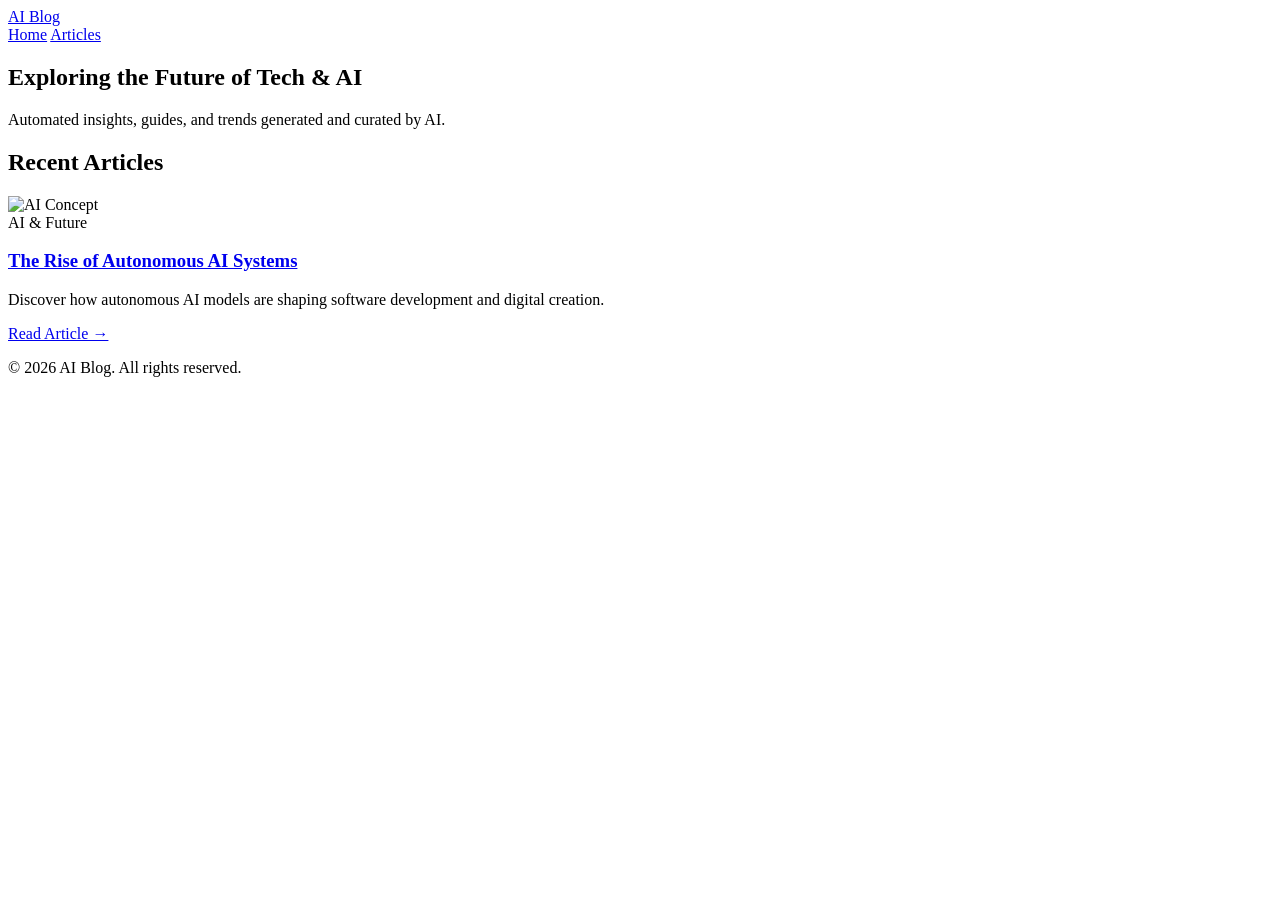
==== Index.html @ 78357d0e "Add initial HTML structure for AI Blog" ====
<!DOCTYPE html>
<html lang="en">
<head>
  <meta charset="UTF-8">
  <meta name="viewport" content="width=device-width, initial-scale=1.0">
  <title>AI Insights & Tech Blog</title>
  <link rel="stylesheet" href="style.css">
</head>
<body>

  <header>
    <div class="container nav-container">
      <a href="index.html" class="logo">AI Blog</a>
      <nav>
        <a href="index.html">Home</a>
        <a href="#posts">Articles</a>
      </nav>
    </div>
  </header>

  <section class="hero">
    <div class="container">
      <h1>Exploring the Future of Tech & AI</h1>
      <p>Automated insights, guides, and trends generated and curated by AI.</p>
    </div>
  </section>

  <main class="container" id="posts">
    <h2>Recent Articles</h2>
    <div class="posts-grid">
      
      <!-- Sample Article Card -->
      <article class="card">
        <img src="https://images.unsplash.com/photo-1618005182384-a83a8bd57fbe?auto=format&fit=crop&w=600&q=80" alt="AI Concept">
        <div class="card-content">
          <span class="tag">AI & Future</span>
          <h3><a href="first-post.html">The Rise of Autonomous AI Systems</a></h3>
          <p>Discover how autonomous AI models are shaping software development and digital creation.</p>
          <a href="first-post.html" class="read-more">Read Article →</a>
        </div>
      </article>

    </div>
  </main>

  <footer>
    <div class="container">
      <p>&copy; 2026 AI Blog. All rights reserved.</p>
    </div>
  </footer>

</body>
</html>
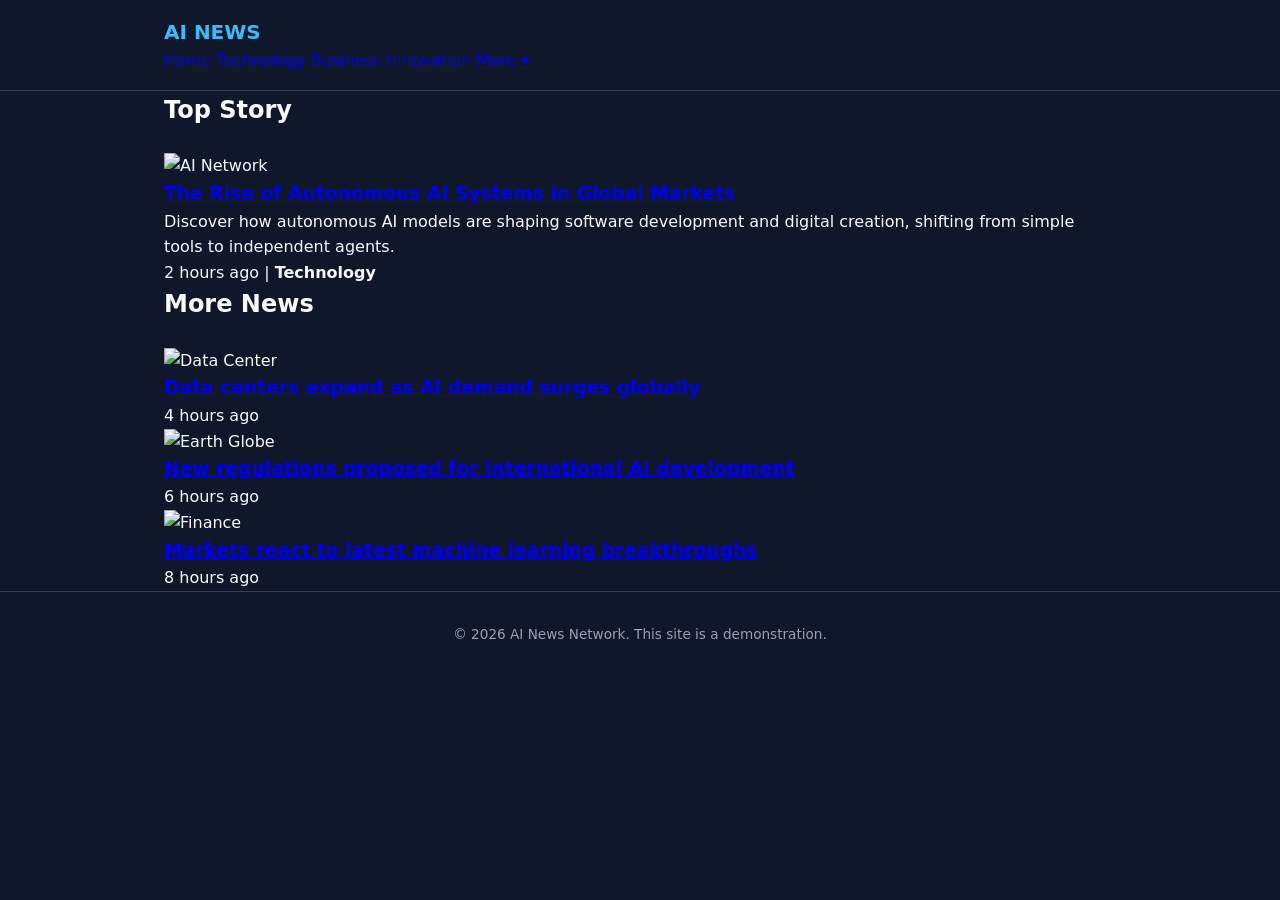
==== commit 5bd89296: "Update title and structure for AI News site" ====
--- a/Index.html
+++ b/Index.html
@@ -3,49 +3,77 @@
 <head>
   <meta charset="UTF-8">
   <meta name="viewport" content="width=device-width, initial-scale=1.0">
-  <title>AI Insights & Tech Blog</title>
+  <title>AI News - Top Stories & Analysis</title>
   <link rel="stylesheet" href="style.css">
 </head>
 <body>
 
+  <!-- Top Navigation -->
   <header>
-    <div class="container nav-container">
-      <a href="index.html" class="logo">AI Blog</a>
-      <nav>
-        <a href="index.html">Home</a>
-        <a href="#posts">Articles</a>
-      </nav>
+    <div class="top-bar">
+      <div class="container">
+        <a href="index.html" class="logo">
+          <span>AI</span> NEWS
+        </a>
+        <div class="nav-links">
+          <a href="#">Home</a>
+          <a href="#">Technology</a>
+          <a href="#">Business</a>
+          <a href="#">Innovation</a>
+          <a href="#">More ▾</a>
+        </div>
+      </div>
     </div>
   </header>
 
-  <section class="hero">
-    <div class="container">
-      <h1>Exploring the Future of Tech & AI</h1>
-      <p>Automated insights, guides, and trends generated and curated by AI.</p>
-    </div>
-  </section>
-
-  <main class="container" id="posts">
-    <h2>Recent Articles</h2>
-    <div class="posts-grid">
-      
-      <!-- Sample Article Card -->
-      <article class="card">
-        <img src="https://images.unsplash.com/photo-1618005182384-a83a8bd57fbe?auto=format&fit=crop&w=600&q=80" alt="AI Concept">
-        <div class="card-content">
-          <span class="tag">AI & Future</span>
-          <h3><a href="first-post.html">The Rise of Autonomous AI Systems</a></h3>
-          <p>Discover how autonomous AI models are shaping software development and digital creation.</p>
-          <a href="first-post.html" class="read-more">Read Article →</a>
+  <main class="container">
+    
+    <!-- Top Story Section -->
+    <section class="top-story">
+      <h2>Top Story</h2>
+      <article class="featured-article">
+        <div class="featured-img">
+          <img src="https://images.unsplash.com/photo-1618005182384-a83a8bd57fbe?auto=format&fit=crop&w=1200&q=80" alt="AI Network">
+        </div>
+        <div class="featured-content">
+          <h1><a href="first-post.html">The Rise of Autonomous AI Systems in Global Markets</a></h1>
+          <p>Discover how autonomous AI models are shaping software development and digital creation, shifting from simple tools to independent agents.</p>
+          <span class="timestamp">2 hours ago | <strong>Technology</strong></span>
         </div>
       </article>
+    </section>
 
-    </div>
+    <!-- More News Grid -->
+    <section class="more-news">
+      <h2>More News</h2>
+      <div class="news-grid">
+        
+        <article class="news-item">
+          <img src="https://images.unsplash.com/photo-1551288049-bebda4e38f71?auto=format&fit=crop&w=500&q=80" alt="Data Center">
+          <h3><a href="#">Data centers expand as AI demand surges globally</a></h3>
+          <span class="timestamp">4 hours ago</span>
+        </article>
+
+        <article class="news-item">
+          <img src="https://images.unsplash.com/photo-1451187580459-43490279c0fa?auto=format&fit=crop&w=500&q=80" alt="Earth Globe">
+          <h3><a href="#">New regulations proposed for international AI development</a></h3>
+          <span class="timestamp">6 hours ago</span>
+        </article>
+
+        <article class="news-item">
+          <img src="https://images.unsplash.com/photo-1526304640581-d334cdbbf45e?auto=format&fit=crop&w=500&q=80" alt="Finance">
+          <h3><a href="#">Markets react to latest machine learning breakthroughs</a></h3>
+          <span class="timestamp">8 hours ago</span>
+        </article>
+
+      </div>
+    </section>
+
   </main>
 
   <footer>
     <div class="container">
-      <p>&copy; 2026 AI Blog. All rights reserved.</p>
+      <p>&copy; 2026 AI News Network. This site is a demonstration.</p>
     </div>
   </footer>
 
--- a/style.css
+++ b/style.css
@@ -0,0 +1,146 @@
+:root {
+  --bg-color: #0f172a;
+  --card-bg: #1e293b;
+  --text-main: #f8fafc;
+  --text-muted: #94a3b8;
+  --accent: #38bdf8;
+}
+
+* {
+  box-sizing: border-box;
+  margin: 0;
+  padding: 0;
+  font-family: system-ui, -apple-system, sans-serif;
+}
+
+body {
+  background-color: var(--bg-color);
+  color: var(--text-main);
+  line-height: 1.6;
+}
+
+.container {
+  max-width: 1000px;
+  margin: 0 auto;
+  padding: 0 1.5rem;
+}
+
+/* Header */
+header {
+  border-bottom: 1px solid #334155;
+  padding: 1rem 0;
+}
+
+.nav-container {
+  display: flex;
+  justify-content: space-between;
+  align-items: center;
+}
+
+.logo {
+  font-size: 1.25rem;
+  font-weight: bold;
+  color: var(--accent);
+  text-decoration: none;
+}
+
+nav a {
+  color: var(--text-muted);
+  text-decoration: none;
+  margin-left: 1.5rem;
+  transition: color 0.2s;
+}
+
+nav a:hover {
+  color: var(--accent);
+}
+
+/* Hero Section */
+.hero {
+  padding: 4rem 0;
+  text-align: center;
+  background: linear-gradient(180deg, #1e293b 0%, #0f172a 100%);
+}
+
+.hero h1 {
+  font-size: 2.5rem;
+  margin-bottom: 0.75rem;
+}
+
+.hero p {
+  color: var(--text-muted);
+  font-size: 1.1rem;
+}
+
+/* Articles */
+main {
+  padding: 3rem 0;
+}
+
+main h2 {
+  margin-bottom: 1.5rem;
+}
+
+.posts-grid {
+  display: grid;
+  grid-template-columns: repeat(auto-fit, minmax(300px, 1fr));
+  gap: 1.5rem;
+}
+
+.card {
+  background-color: var(--card-bg);
+  border-radius: 8px;
+  overflow: hidden;
+  border: 1px solid #334155;
+}
+
+.card img {
+  width: 100%;
+  height: 180px;
+  object-fit: cover;
+}
+
+.card-content {
+  padding: 1.25rem;
+}
+
+.tag {
+  display: inline-block;
+  font-size: 0.75rem;
+  color: var(--accent);
+  text-transform: uppercase;
+  margin-bottom: 0.5rem;
+  font-weight: bold;
+}
+
+.card h3 a {
+  color: var(--text-main);
+  text-decoration: none;
+  font-size: 1.2rem;
+}
+
+.card h3 a:hover {
+  color: var(--accent);
+}
+
+.card p {
+  color: var(--text-muted);
+  font-size: 0.95rem;
+  margin: 0.5rem 0 1rem 0;
+}
+
+.read-more {
+  color: var(--accent);
+  text-decoration: none;
+  font-weight: bold;
+  font-size: 0.9rem;
+}
+
+/* Footer */
+footer {
+  text-align: center;
+  padding: 2rem 0;
+  border-top: 1px solid #334155;
+  color: var(--text-muted);
+  font-size: 0.85rem;
+}
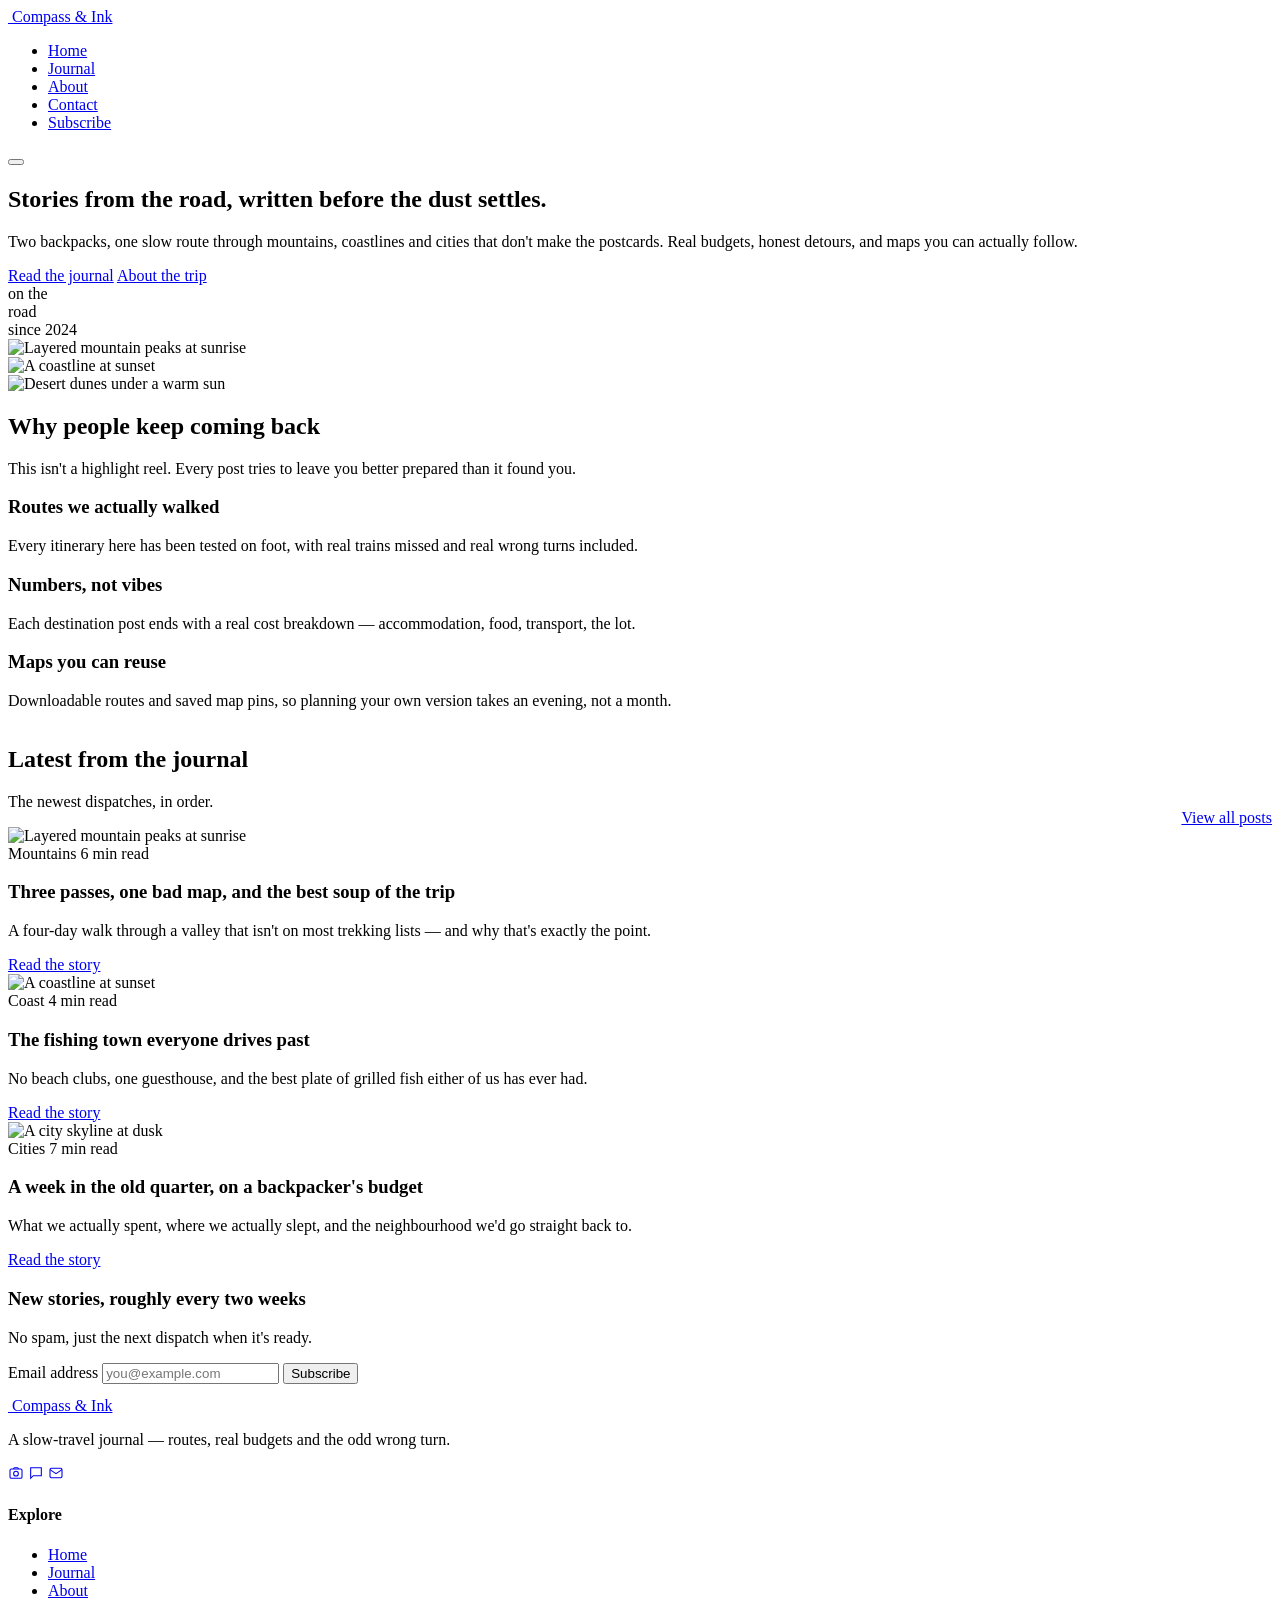
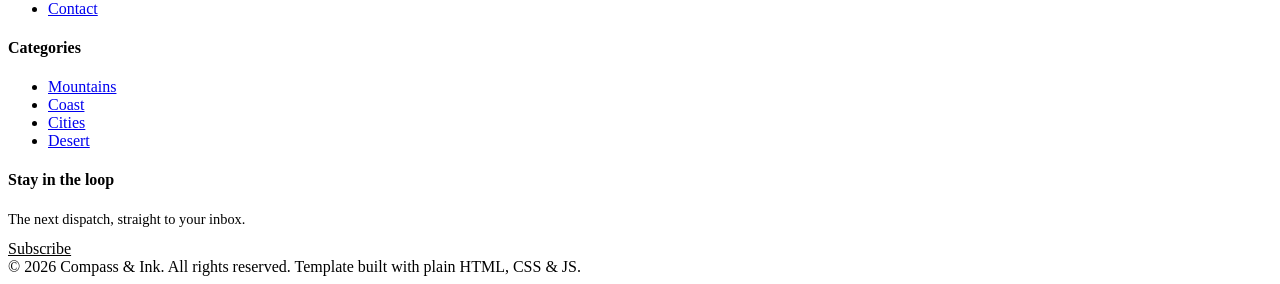
==== commit a05aec50: "Revamp Index.html for Compass & Ink travel journal Updated the HTML structure and content for a trav" ====
--- a/Index.html
+++ b/Index.html
@@ -1,81 +1,232 @@
 <!DOCTYPE html>
 <html lang="en">
 <head>
-  <meta charset="UTF-8">
-  <meta name="viewport" content="width=device-width, initial-scale=1.0">
-  <title>AI News - Top Stories & Analysis</title>
-  <link rel="stylesheet" href="style.css">
+  <meta charset="UTF-8" />
+  <meta name="viewport" content="width=device-width, initial-scale=1.0" />
+  <title>Compass &amp; Ink — A Travel Journal</title>
+  <meta name="description" content="Field notes, routes and honest budgets from a slow trip around the world." />
+  <link rel="icon" type="image/svg+xml" href="assets/images/compass-mark.svg" />
+  <link rel="preconnect" href="https://fonts.googleapis.com" />
+  <link href="https://fonts.googleapis.com/css2?family=Fraunces:ital,wght@0,500;0,600;1,500&family=Work+Sans:wght@400;500;600&display=swap" rel="stylesheet" />
+  <link rel="stylesheet" href="css/style.css" />
 </head>
 <body>
 
-  <!-- Top Navigation -->
-  <header>
-    <div class="top-bar">
-      <div class="container">
-        <a href="index.html" class="logo">
-          <span>AI</span> NEWS
-        </a>
-        <div class="nav-links">
-          <a href="#">Home</a>
-          <a href="#">Technology</a>
-          <a href="#">Business</a>
-          <a href="#">Innovation</a>
-          <a href="#">More ▾</a>
-        </div>
-      </div>
-    </div>
+  <!-- ============ HEADER / NAV ============ -->
+  <header class="site-header">
+    <nav class="nav container">
+      <a href="index.html" class="brand">
+        <img src="assets/images/compass-mark.svg" alt="" />
+        Compass &amp; Ink
+      </a>
+
+      <ul class="nav-links">
+        <li><a href="index.html" aria-current="page">Home</a></li>
+        <li><a href="blog.html">Journal</a></li>
+        <li><a href="about.html">About</a></li>
+        <li><a href="contact.html">Contact</a></li>
+        <li><a href="contact.html" class="btn btn--primary btn--small">Subscribe</a></li>
+      </ul>
+
+      <button class="nav-toggle" aria-label="Toggle menu" aria-expanded="false">
+        <span></span><span></span><span></span>
+      </button>
+    </nav>
   </header>
 
-  <main class="container">
-    
-    <!-- Top Story Section -->
-    <section class="top-story">
-      <h2>Top Story</h2>
-      <article class="featured-article">
-        <div class="featured-img">
-          <img src="https://images.unsplash.com/photo-1618005182384-a83a8bd57fbe?auto=format&fit=crop&w=1200&q=80" alt="AI Network">
-        </div>
-        <div class="featured-content">
-          <h1><a href="first-post.html">The Rise of Autonomous AI Systems in Global Markets</a></h1>
-          <p>Discover how autonomous AI models are shaping software development and digital creation, shifting from simple tools to independent agents.</p>
-          <span class="timestamp">2 hours ago | <strong>Technology</strong></span>
-        </div>
-      </article>
-    </section>
-
-    <!-- More News Grid -->
-    <section class="more-news">
-      <h2>More News</h2>
-      <div class="news-grid">
-        
-        <article class="news-item">
-          <img src="https://images.unsplash.com/photo-1551288049-bebda4e38f71?auto=format&fit=crop&w=500&q=80" alt="Data Center">
-          <h3><a href="#">Data centers expand as AI demand surges globally</a></h3>
-          <span class="timestamp">4 hours ago</span>
-        </article>
-
-        <article class="news-item">
-          <img src="https://images.unsplash.com/photo-1451187580459-43490279c0fa?auto=format&fit=crop&w=500&q=80" alt="Earth Globe">
-          <h3><a href="#">New regulations proposed for international AI development</a></h3>
-          <span class="timestamp">6 hours ago</span>
-        </article>
-
-        <article class="news-item">
-          <img src="https://images.unsplash.com/photo-1526304640581-d334cdbbf45e?auto=format&fit=crop&w=500&q=80" alt="Finance">
-          <h3><a href="#">Markets react to latest machine learning breakthroughs</a></h3>
-          <span class="timestamp">8 hours ago</span>
-        </article>
-
+  <main>
+
+    <!-- ============ HERO ============ -->
+    <section class="hero">
+      <div class="container">
+        <div class="hero-copy">
+          <h1>Stories from the road, written before the dust settles.</h1>
+          <p>Two backpacks, one slow route through mountains, coastlines and cities that don't make the postcards. Real budgets, honest detours, and maps you can actually follow.</p>
+          <div class="hero-actions">
+            <a href="blog.html" class="btn btn--primary">Read the journal</a>
+            <a href="about.html" class="btn btn--ghost">About the trip</a>
+          </div>
+        </div>
+
+        <div class="postcards">
+          <div class="stamp">on the<br />road<br />since 2024</div>
+          <div class="postcard postcard--one">
+            <img src="assets/images/mountains.svg" alt="Layered mountain peaks at sunrise" />
+          </div>
+          <div class="postcard postcard--two">
+            <img src="assets/images/coast.svg" alt="A coastline at sunset" />
+          </div>
+          <div class="postcard postcard--three">
+            <img src="assets/images/desert.svg" alt="Desert dunes under a warm sun" />
+          </div>
+        </div>
+      </div>
+    </section>
+
+    <!-- ============ HIGHLIGHTS ============ -->
+    <section class="section">
+      <div class="container">
+        <div class="section-head">
+          <h2>Why people keep coming back</h2>
+          <p>This isn't a highlight reel. Every post tries to leave you better prepared than it found you.</p>
+        </div>
+
+        <div class="highlights">
+          <div class="highlight">
+            <div class="highlight-mark"></div>
+            <h3>Routes we actually walked</h3>
+            <p>Every itinerary here has been tested on foot, with real trains missed and real wrong turns included.</p>
+          </div>
+          <div class="highlight">
+            <div class="highlight-mark"></div>
+            <h3>Numbers, not vibes</h3>
+            <p>Each destination post ends with a real cost breakdown — accommodation, food, transport, the lot.</p>
+          </div>
+          <div class="highlight">
+            <div class="highlight-mark"></div>
+            <h3>Maps you can reuse</h3>
+            <p>Downloadable routes and saved map pins, so planning your own version takes an evening, not a month.</p>
+          </div>
+        </div>
+      </div>
+    </section>
+
+    <!-- ============ LATEST POSTS ============ -->
+    <section class="section section--alt">
+      <div class="container">
+        <div class="section-head" style="display:flex; align-items:flex-end; justify-content:space-between; gap:1rem; max-width:none;">
+          <div>
+            <h2>Latest from the journal</h2>
+            <p>The newest dispatches, in order.</p>
+          </div>
+          <a href="blog.html" class="text-link">View all posts</a>
+        </div>
+
+        <div class="grid">
+
+          <article class="post-card">
+            <div class="post-card__media">
+              <img src="assets/images/mountains.svg" alt="Layered mountain peaks at sunrise" />
+            </div>
+            <div class="post-card__body">
+              <div class="post-card__meta">
+                <span class="tag">Mountains</span>
+                <span class="divider"></span>
+                <span>6 min read</span>
+              </div>
+              <h3>Three passes, one bad map, and the best soup of the trip</h3>
+              <p>A four-day walk through a valley that isn't on most trekking lists — and why that's exactly the point.</p>
+              <a href="post.html" class="post-card__link">Read the story</a>
+            </div>
+          </article>
+
+          <article class="post-card">
+            <div class="post-card__media">
+              <img src="assets/images/coast.svg" alt="A coastline at sunset" />
+            </div>
+            <div class="post-card__body">
+              <div class="post-card__meta">
+                <span class="tag">Coast</span>
+                <span class="divider"></span>
+                <span>4 min read</span>
+              </div>
+              <h3>The fishing town everyone drives past</h3>
+              <p>No beach clubs, one guesthouse, and the best plate of grilled fish either of us has ever had.</p>
+              <a href="post.html" class="post-card__link">Read the story</a>
+            </div>
+          </article>
+
+          <article class="post-card">
+            <div class="post-card__media">
+              <img src="assets/images/city.svg" alt="A city skyline at dusk" />
+            </div>
+            <div class="post-card__body">
+              <div class="post-card__meta">
+                <span class="tag">Cities</span>
+                <span class="divider"></span>
+                <span>7 min read</span>
+              </div>
+              <h3>A week in the old quarter, on a backpacker's budget</h3>
+              <p>What we actually spent, where we actually slept, and the neighbourhood we'd go straight back to.</p>
+              <a href="post.html" class="post-card__link">Read the story</a>
+            </div>
+          </article>
+
+        </div>
+      </div>
+    </section>
+
+    <!-- ============ NEWSLETTER ============ -->
+    <section class="section">
+      <div class="container">
+        <div class="newsletter">
+          <div>
+            <h3>New stories, roughly every two weeks</h3>
+            <p>No spam, just the next dispatch when it's ready.</p>
+          </div>
+          <form class="inline-form" data-demo-form>
+            <label class="visually-hidden" for="newsletter-email">Email address</label>
+            <input id="newsletter-email" type="email" placeholder="you@example.com" required />
+            <button type="submit" class="btn btn--primary">Subscribe</button>
+          </form>
+        </div>
+        <p class="form-note" style="text-align:right; margin-top:0.5rem; color:var(--text-soft); font-size:0.85rem;"></p>
       </div>
     </section>
 
   </main>
 
-  <footer>
+  <!-- ============ FOOTER ============ -->
+  <footer class="site-footer">
     <div class="container">
-      <p>&copy; 2026 AI News Network. This site is a demonstration.</p>
+      <div class="footer-grid">
+        <div class="footer-brand">
+          <a href="index.html" class="brand">
+            <img src="assets/images/compass-mark.svg" alt="" />
+            Compass &amp; Ink
+          </a>
+          <p>A slow-travel journal — routes, real budgets and the odd wrong turn.</p>
+          <div class="social-row">
+            <a href="#" aria-label="Photos"><svg width="16" height="16" viewBox="0 0 24 24" fill="none" stroke="currentColor" stroke-width="1.6"><rect x="3" y="6" width="18" height="14" rx="2"/><circle cx="12" cy="13" r="3.5"/><path d="M8 6l1.5-2h5L16 6"/></svg></a>
+            <a href="#" aria-label="Notes"><svg width="16" height="16" viewBox="0 0 24 24" fill="none" stroke="currentColor" stroke-width="1.6"><path d="M4 4h16v12H8l-4 4V4z"/></svg></a>
+            <a href="mailto:hello@example.com" aria-label="Email"><svg width="16" height="16" viewBox="0 0 24 24" fill="none" stroke="currentColor" stroke-width="1.6"><rect x="3" y="5" width="18" height="14" rx="2"/><path d="M3 7l9 6 9-6"/></svg></a>
+          </div>
+        </div>
+
+        <div class="footer-col">
+          <h4>Explore</h4>
+          <ul>
+            <li><a href="index.html">Home</a></li>
+            <li><a href="blog.html">Journal</a></li>
+            <li><a href="about.html">About</a></li>
+            <li><a href="contact.html">Contact</a></li>
+          </ul>
+        </div>
+
+        <div class="footer-col">
+          <h4>Categories</h4>
+          <ul>
+            <li><a href="blog.html">Mountains</a></li>
+            <li><a href="blog.html">Coast</a></li>
+            <li><a href="blog.html">Cities</a></li>
+            <li><a href="blog.html">Desert</a></li>
+          </ul>
+        </div>
+
+        <div class="footer-col">
+          <h4>Stay in the loop</h4>
+          <p style="font-size:0.9rem; margin-bottom:0.8rem;">The next dispatch, straight to your inbox.</p>
+          <a href="contact.html" class="btn btn--ghost btn--small" style="border-color:rgba(241,236,222,0.4); color:var(--paper);">Subscribe</a>
+        </div>
+      </div>
+
+      <div class="footer-bottom">
+        <span>&copy; <span data-current-year>2026</span> Compass &amp; Ink. All rights reserved.</span>
+        <span>Template built with plain HTML, CSS &amp; JS.</span>
+      </div>
     </div>
   </footer>
 
+  <script src="js/main.js"></script>
 </body>
 </html>
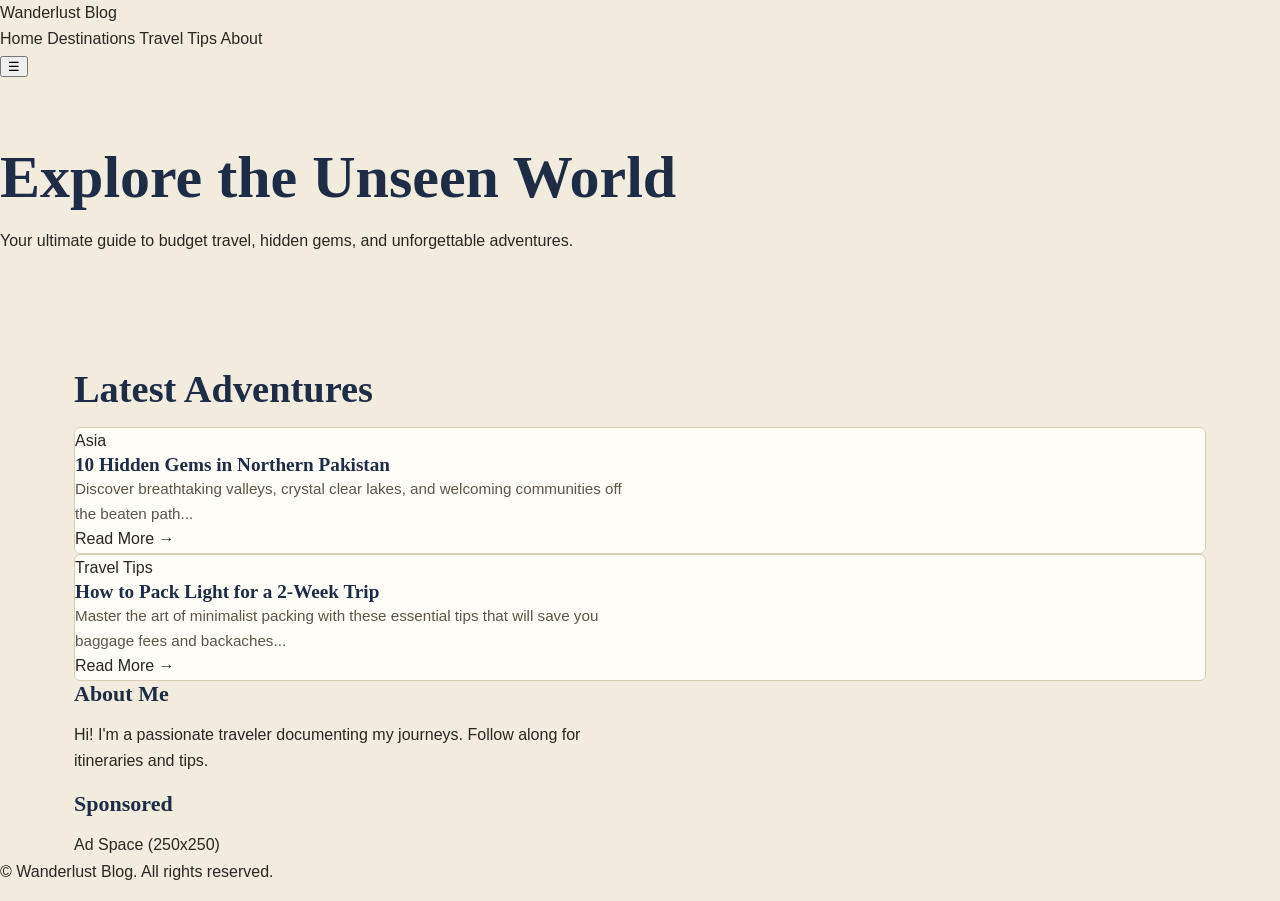
==== commit 23261983: "Revise Index.html for Wanderlust Blog Updated the HTML structure and content for the travel blog, ch" ====
--- a/Index.html
+++ b/Index.html
@@ -1,232 +1,82 @@
 <!DOCTYPE html>
 <html lang="en">
 <head>
-  <meta charset="UTF-8" />
-  <meta name="viewport" content="width=device-width, initial-scale=1.0" />
-  <title>Compass &amp; Ink — A Travel Journal</title>
-  <meta name="description" content="Field notes, routes and honest budgets from a slow trip around the world." />
-  <link rel="icon" type="image/svg+xml" href="assets/images/compass-mark.svg" />
-  <link rel="preconnect" href="https://fonts.googleapis.com" />
-  <link href="https://fonts.googleapis.com/css2?family=Fraunces:ital,wght@0,500;0,600;1,500&family=Work+Sans:wght@400;500;600&display=swap" rel="stylesheet" />
-  <link rel="stylesheet" href="css/style.css" />
+    <meta charset="UTF-8">
+    <meta name="viewport" content="width=device-width, initial-scale=1.0">
+    <title>Wanderlust | Travel Blog</title>
+    <meta name="description" content="Discover the world through our travel guides, tips, and stories.">
+    <link rel="stylesheet" href="style.css">
 </head>
 <body>
 
-  <!-- ============ HEADER / NAV ============ -->
-  <header class="site-header">
-    <nav class="nav container">
-      <a href="index.html" class="brand">
-        <img src="assets/images/compass-mark.svg" alt="" />
-        Compass &amp; Ink
-      </a>
+    <!-- Navigation -->
+    <header class="navbar">
+        <div class="logo">Wanderlust Blog</div>
+        <nav id="nav-links">
+            <a href="#">Home</a>
+            <a href="#">Destinations</a>
+            <a href="#">Travel Tips</a>
+            <a href="#">About</a>
+        </nav>
+        <button id="mobile-menu-btn" aria-label="Toggle Menu">☰</button>
+    </header>
 
-      <ul class="nav-links">
-        <li><a href="index.html" aria-current="page">Home</a></li>
-        <li><a href="blog.html">Journal</a></li>
-        <li><a href="about.html">About</a></li>
-        <li><a href="contact.html">Contact</a></li>
-        <li><a href="contact.html" class="btn btn--primary btn--small">Subscribe</a></li>
-      </ul>
-
-      <button class="nav-toggle" aria-label="Toggle menu" aria-expanded="false">
-        <span></span><span></span><span></span>
-      </button>
-    </nav>
-  </header>
-
-  <main>
-
-    <!-- ============ HERO ============ -->
+    <!-- Hero Section -->
     <section class="hero">
-      <div class="container">
-        <div class="hero-copy">
-          <h1>Stories from the road, written before the dust settles.</h1>
-          <p>Two backpacks, one slow route through mountains, coastlines and cities that don't make the postcards. Real budgets, honest detours, and maps you can actually follow.</p>
-          <div class="hero-actions">
-            <a href="blog.html" class="btn btn--primary">Read the journal</a>
-            <a href="about.html" class="btn btn--ghost">About the trip</a>
-          </div>
+        <div class="hero-content">
+            <h1>Explore the Unseen World</h1>
+            <p>Your ultimate guide to budget travel, hidden gems, and unforgettable adventures.</p>
         </div>
-
-        <div class="postcards">
-          <div class="stamp">on the<br />road<br />since 2024</div>
-          <div class="postcard postcard--one">
-            <img src="assets/images/mountains.svg" alt="Layered mountain peaks at sunrise" />
-          </div>
-          <div class="postcard postcard--two">
-            <img src="assets/images/coast.svg" alt="A coastline at sunset" />
-          </div>
-          <div class="postcard postcard--three">
-            <img src="assets/images/desert.svg" alt="Desert dunes under a warm sun" />
-          </div>
-        </div>
-      </div>
     </section>
 
-    <!-- ============ HIGHLIGHTS ============ -->
-    <section class="section">
-      <div class="container">
-        <div class="section-head">
-          <h2>Why people keep coming back</h2>
-          <p>This isn't a highlight reel. Every post tries to leave you better prepared than it found you.</p>
-        </div>
+    <!-- Main Content Grid -->
+    <div class="container layout-grid">
+        
+        <!-- Blog Posts Area -->
+        <main class="post-feed">
+            <h2>Latest Adventures</h2>
+            
+            <article class="post-card">
+                <div class="post-image" style="background-color: #ddd;"></div>
+                <div class="post-content">
+                    <span class="category">Asia</span>
+                    <h3><a href="#">10 Hidden Gems in Northern Pakistan</a></h3>
+                    <p>Discover breathtaking valleys, crystal clear lakes, and welcoming communities off the beaten path...</p>
+                    <a href="#" class="read-more">Read More →</a>
+                </div>
+            </article>
 
-        <div class="highlights">
-          <div class="highlight">
-            <div class="highlight-mark"></div>
-            <h3>Routes we actually walked</h3>
-            <p>Every itinerary here has been tested on foot, with real trains missed and real wrong turns included.</p>
-          </div>
-          <div class="highlight">
-            <div class="highlight-mark"></div>
-            <h3>Numbers, not vibes</h3>
-            <p>Each destination post ends with a real cost breakdown — accommodation, food, transport, the lot.</p>
-          </div>
-          <div class="highlight">
-            <div class="highlight-mark"></div>
-            <h3>Maps you can reuse</h3>
-            <p>Downloadable routes and saved map pins, so planning your own version takes an evening, not a month.</p>
-          </div>
-        </div>
-      </div>
-    </section>
+            <article class="post-card">
+                <div class="post-image" style="background-color: #ccc;"></div>
+                <div class="post-content">
+                    <span class="category">Travel Tips</span>
+                    <h3><a href="#">How to Pack Light for a 2-Week Trip</a></h3>
+                    <p>Master the art of minimalist packing with these essential tips that will save you baggage fees and backaches...</p>
+                    <a href="#" class="read-more">Read More →</a>
+                </div>
+            </article>
+        </main>
 
-    <!-- ============ LATEST POSTS ============ -->
-    <section class="section section--alt">
-      <div class="container">
-        <div class="section-head" style="display:flex; align-items:flex-end; justify-content:space-between; gap:1rem; max-width:none;">
-          <div>
-            <h2>Latest from the journal</h2>
-            <p>The newest dispatches, in order.</p>
-          </div>
-          <a href="blog.html" class="text-link">View all posts</a>
-        </div>
+        <!-- Sidebar (Good for About Me, Newsletter, or Ad Placements) -->
+        <aside class="sidebar">
+            <div class="widget">
+                <h3>About Me</h3>
+                <p>Hi! I'm a passionate traveler documenting my journeys. Follow along for itineraries and tips.</p>
+            </div>
+            
+            <div class="widget ad-space">
+                <h3>Sponsored</h3>
+                <!-- Placeholder for future AdSense or Affiliate banners -->
+                <div class="ad-placeholder">Ad Space (250x250)</div>
+            </div>
+        </aside>
+    </div>
 
-        <div class="grid">
+    <!-- Footer -->
+    <footer>
+        <p>&copy; <span id="current-year"></span> Wanderlust Blog. All rights reserved.</p>
+    </footer>
 
-          <article class="post-card">
-            <div class="post-card__media">
-              <img src="assets/images/mountains.svg" alt="Layered mountain peaks at sunrise" />
-            </div>
-            <div class="post-card__body">
-              <div class="post-card__meta">
-                <span class="tag">Mountains</span>
-                <span class="divider"></span>
-                <span>6 min read</span>
-              </div>
-              <h3>Three passes, one bad map, and the best soup of the trip</h3>
-              <p>A four-day walk through a valley that isn't on most trekking lists — and why that's exactly the point.</p>
-              <a href="post.html" class="post-card__link">Read the story</a>
-            </div>
-          </article>
-
-          <article class="post-card">
-            <div class="post-card__media">
-              <img src="assets/images/coast.svg" alt="A coastline at sunset" />
-            </div>
-            <div class="post-card__body">
-              <div class="post-card__meta">
-                <span class="tag">Coast</span>
-                <span class="divider"></span>
-                <span>4 min read</span>
-              </div>
-              <h3>The fishing town everyone drives past</h3>
-              <p>No beach clubs, one guesthouse, and the best plate of grilled fish either of us has ever had.</p>
-              <a href="post.html" class="post-card__link">Read the story</a>
-            </div>
-          </article>
-
-          <article class="post-card">
-            <div class="post-card__media">
-              <img src="assets/images/city.svg" alt="A city skyline at dusk" />
-            </div>
-            <div class="post-card__body">
-              <div class="post-card__meta">
-                <span class="tag">Cities</span>
-                <span class="divider"></span>
-                <span>7 min read</span>
-              </div>
-              <h3>A week in the old quarter, on a backpacker's budget</h3>
-              <p>What we actually spent, where we actually slept, and the neighbourhood we'd go straight back to.</p>
-              <a href="post.html" class="post-card__link">Read the story</a>
-            </div>
-          </article>
-
-        </div>
-      </div>
-    </section>
-
-    <!-- ============ NEWSLETTER ============ -->
-    <section class="section">
-      <div class="container">
-        <div class="newsletter">
-          <div>
-            <h3>New stories, roughly every two weeks</h3>
-            <p>No spam, just the next dispatch when it's ready.</p>
-          </div>
-          <form class="inline-form" data-demo-form>
-            <label class="visually-hidden" for="newsletter-email">Email address</label>
-            <input id="newsletter-email" type="email" placeholder="you@example.com" required />
-            <button type="submit" class="btn btn--primary">Subscribe</button>
-          </form>
-        </div>
-        <p class="form-note" style="text-align:right; margin-top:0.5rem; color:var(--text-soft); font-size:0.85rem;"></p>
-      </div>
-    </section>
-
-  </main>
-
-  <!-- ============ FOOTER ============ -->
-  <footer class="site-footer">
-    <div class="container">
-      <div class="footer-grid">
-        <div class="footer-brand">
-          <a href="index.html" class="brand">
-            <img src="assets/images/compass-mark.svg" alt="" />
-            Compass &amp; Ink
-          </a>
-          <p>A slow-travel journal — routes, real budgets and the odd wrong turn.</p>
-          <div class="social-row">
-            <a href="#" aria-label="Photos"><svg width="16" height="16" viewBox="0 0 24 24" fill="none" stroke="currentColor" stroke-width="1.6"><rect x="3" y="6" width="18" height="14" rx="2"/><circle cx="12" cy="13" r="3.5"/><path d="M8 6l1.5-2h5L16 6"/></svg></a>
-            <a href="#" aria-label="Notes"><svg width="16" height="16" viewBox="0 0 24 24" fill="none" stroke="currentColor" stroke-width="1.6"><path d="M4 4h16v12H8l-4 4V4z"/></svg></a>
-            <a href="mailto:hello@example.com" aria-label="Email"><svg width="16" height="16" viewBox="0 0 24 24" fill="none" stroke="currentColor" stroke-width="1.6"><rect x="3" y="5" width="18" height="14" rx="2"/><path d="M3 7l9 6 9-6"/></svg></a>
-          </div>
-        </div>
-
-        <div class="footer-col">
-          <h4>Explore</h4>
-          <ul>
-            <li><a href="index.html">Home</a></li>
-            <li><a href="blog.html">Journal</a></li>
-            <li><a href="about.html">About</a></li>
-            <li><a href="contact.html">Contact</a></li>
-          </ul>
-        </div>
-
-        <div class="footer-col">
-          <h4>Categories</h4>
-          <ul>
-            <li><a href="blog.html">Mountains</a></li>
-            <li><a href="blog.html">Coast</a></li>
-            <li><a href="blog.html">Cities</a></li>
-            <li><a href="blog.html">Desert</a></li>
-          </ul>
-        </div>
-
-        <div class="footer-col">
-          <h4>Stay in the loop</h4>
-          <p style="font-size:0.9rem; margin-bottom:0.8rem;">The next dispatch, straight to your inbox.</p>
-          <a href="contact.html" class="btn btn--ghost btn--small" style="border-color:rgba(241,236,222,0.4); color:var(--paper);">Subscribe</a>
-        </div>
-      </div>
-
-      <div class="footer-bottom">
-        <span>&copy; <span data-current-year>2026</span> Compass &amp; Ink. All rights reserved.</span>
-        <span>Template built with plain HTML, CSS &amp; JS.</span>
-      </div>
-    </div>
-  </footer>
-
-  <script src="js/main.js"></script>
+    <script src="script.js"></script>
 </body>
 </html>
--- a/style.css
+++ b/style.css
@@ -0,0 +1,641 @@
+/* =============================================================
+   COMPASS & INK — travel journal stylesheet
+   -------------------------------------------------------------
+   This file is organised top-to-bottom in the order a beginner
+   would want to read it:
+     1. Design tokens (colours, fonts, spacing) — change these
+        and the whole site restyles itself.
+     2. Reset & base element styles
+     3. Layout helpers (container, grid)
+     4. Header / navigation
+     5. Buttons, tags, form fields (small reusable pieces)
+     6. Page sections (hero, cards, footer, etc.)
+     7. Responsive rules (small screens) at the very bottom
+   ============================================================= */
+
+/* ---------- 1. DESIGN TOKENS ---------- */
+:root {
+  /* Colour palette — "field journal" theme */
+  --ink: #1F2C46;         /* deep navy — headings, nav */
+  --ink-soft: #34456B;    /* lighter navy — secondary panels */
+  --paper: #F1ECDE;       /* warm parchment — page background */
+  --paper-alt: #E7DFC9;   /* deeper parchment — alternating sections */
+  --white: #FFFDF8;       /* warm white — cards */
+  --gold: #B8863B;        /* aged brass — links, buttons, accents */
+  --gold-dark: #96692B;   /* hover state for gold elements */
+  --rust: #A33F2D;        /* brick red — used sparingly, one highlight */
+  --sage: #6E7B5C;        /* muted sage — tags */
+  --sage-soft: #DCE1D2;   /* pale sage — tag backgrounds */
+  --text: #2B2620;        /* body copy */
+  --text-soft: #5C5548;   /* secondary / muted text */
+  --border: #D8CFB4;      /* hairline dividers */
+
+  /* Type */
+  --font-display: "Fraunces", Georgia, serif;
+  --font-body: "Work Sans", -apple-system, Segoe UI, sans-serif;
+
+  /* Spacing scale */
+  --space-1: 0.5rem;
+  --space-2: 1rem;
+  --space-3: 1.5rem;
+  --space-4: 2.5rem;
+  --space-5: 4rem;
+  --space-6: 6rem;
+
+  /* Misc */
+  --radius: 6px;
+  --max-width: 1180px;
+}
+
+/* ---------- 2. RESET & BASE ---------- */
+*, *::before, *::after { box-sizing: border-box; }
+html { scroll-behavior: smooth; }
+
+body {
+  margin: 0;
+  background: var(--paper);
+  color: var(--text);
+  font-family: var(--font-body);
+  font-size: 1rem;
+  line-height: 1.65;
+  -webkit-font-smoothing: antialiased;
+}
+
+img { max-width: 100%; display: block; }
+
+h1, h2, h3, h4 {
+  font-family: var(--font-display);
+  color: var(--ink);
+  line-height: 1.15;
+  margin: 0 0 var(--space-2);
+  font-weight: 600;
+}
+
+h1 { font-size: clamp(2.25rem, 5vw, 3.75rem); }
+h2 { font-size: clamp(1.75rem, 3vw, 2.5rem); }
+h3 { font-size: 1.375rem; }
+
+p { margin: 0 0 var(--space-2); max-width: 65ch; }
+
+a {
+  color: inherit;
+  text-decoration: none;
+}
+
+/* Text links inside body copy get a soft underline that fills in on hover */
+.text-link {
+  color: var(--gold-dark);
+  border-bottom: 1px solid var(--border);
+  transition: border-color 0.2s ease;
+}
+.text-link:hover { border-color: var(--gold-dark); }
+
+/* Screen-reader-only text — visually hidden but still announced */
+.visually-hidden {
+  position: absolute;
+  width: 1px;
+  height: 1px;
+  overflow: hidden;
+  clip: rect(0 0 0 0);
+  white-space: nowrap;
+}
+
+/* Visible keyboard focus everywhere — accessibility baseline */
+a:focus-visible,
+button:focus-visible,
+input:focus-visible,
+textarea:focus-visible {
+  outline: 2px solid var(--gold);
+  outline-offset: 2px;
+}
+
+/* Respect users who've asked for reduced motion */
+@media (prefers-reduced-motion: reduce) {
+  html { scroll-behavior: auto; }
+  * { animation-duration: 0.01ms !important; transition-duration: 0.01ms !important; }
+}
+
+/* ---------- 3. LAYOUT HELPERS ---------- */
+
+/* .container centres content and keeps a comfortable side margin —
+   nearly every section on the site sits inside one of these. */
+.container {
+  width: 100%;
+  max-width: var(--max-width);
+  margin-inline: auto;
+  padding-inline: var(--space-3);
+}
+
+.section {
+  padding-block: var(--space-5);
+}
+
+.section--alt {
+  background: var(--paper-alt);
+}
+
+.section-head {
+  max-width: 42rem;
+  margin-bottom: var(--space-4);
+}
+
+.section-head p { color: var(--text-soft); }
+
+/* Simple responsive grid used by the post/card listings */
+.grid {
+  display: grid;
+  gap: var(--space-3);
+  grid-template-columns: repeat(3, 1fr);
+}
+
+/* ---------- 4. HEADER / NAVIGATION ---------- */
+.site-header {
+  position: sticky;
+  top: 0;
+  z-index: 50;
+  background: rgba(241, 236, 222, 0.92);
+  backdrop-filter: blur(6px);
+  border-bottom: 1px solid var(--border);
+}
+
+.nav {
+  display: flex;
+  align-items: center;
+  justify-content: space-between;
+  padding-block: var(--space-2);
+}
+
+.brand {
+  display: flex;
+  align-items: center;
+  gap: 0.5rem;
+  font-family: var(--font-display);
+  font-style: italic;
+  font-size: 1.375rem;
+  color: var(--ink);
+}
+
+.brand img { width: 28px; height: 28px; }
+
+.nav-links {
+  display: flex;
+  align-items: center;
+  gap: var(--space-4);
+  list-style: none;
+  margin: 0;
+  padding: 0;
+}
+
+.nav-links a {
+  font-size: 0.95rem;
+  color: var(--ink-soft);
+  padding-block: 0.25rem;
+  border-bottom: 1px solid transparent;
+  transition: border-color 0.2s ease, color 0.2s ease;
+}
+
+.nav-links a:hover,
+.nav-links a[aria-current="page"] {
+  color: var(--ink);
+  border-color: var(--gold);
+}
+
+.nav-toggle {
+  display: none;
+  background: none;
+  border: none;
+  cursor: pointer;
+  padding: 0.5rem;
+}
+
+.nav-toggle span {
+  display: block;
+  width: 24px;
+  height: 2px;
+  background: var(--ink);
+  margin: 5px 0;
+}
+
+/* ---------- 5. BUTTONS, TAGS, FORM FIELDS ---------- */
+.btn {
+  display: inline-block;
+  font-family: var(--font-body);
+  font-weight: 600;
+  font-size: 0.95rem;
+  padding: 0.75rem 1.5rem;
+  border-radius: var(--radius);
+  border: 1px solid transparent;
+  cursor: pointer;
+  transition: transform 0.15s ease, background 0.15s ease, color 0.15s ease;
+}
+
+.btn--primary {
+  background: var(--gold);
+  color: var(--white);
+}
+.btn--primary:hover { background: var(--gold-dark); transform: translateY(-1px); }
+
+.btn--ghost {
+  background: transparent;
+  border-color: var(--ink);
+  color: var(--ink);
+}
+.btn--ghost:hover { background: var(--ink); color: var(--white); }
+
+.btn--small { padding: 0.5rem 1rem; font-size: 0.875rem; }
+
+.tag {
+  display: inline-block;
+  background: var(--sage-soft);
+  color: var(--sage);
+  font-size: 0.8rem;
+  font-weight: 600;
+  padding: 0.25rem 0.65rem;
+  border-radius: 999px;
+}
+
+.tag--rust { background: #F3DAD2; color: var(--rust); }
+
+.field {
+  display: flex;
+  flex-direction: column;
+  gap: 0.4rem;
+  margin-bottom: var(--space-2);
+}
+
+.field label {
+  font-size: 0.9rem;
+  color: var(--text-soft);
+}
+
+.field input,
+.field textarea {
+  font-family: var(--font-body);
+  font-size: 1rem;
+  padding: 0.75rem;
+  border: 1px solid var(--border);
+  border-radius: var(--radius);
+  background: var(--white);
+  color: var(--text);
+}
+
+.field input:focus,
+.field textarea:focus {
+  border-color: var(--gold);
+}
+
+.inline-form {
+  display: flex;
+  gap: 0.5rem;
+}
+.inline-form input {
+  flex: 1;
+  font-family: var(--font-body);
+  padding: 0.7rem 0.9rem;
+  border: 1px solid var(--border);
+  border-radius: var(--radius);
+  background: var(--white);
+}
+
+/* ---------- 6. PAGE SECTIONS ---------- */
+
+/* -- Hero: two columns — headline copy on the left, a stack of
+      three postcard illustrations on the right. This is the one
+      place on the site with a deliberate flourish. -- */
+.hero {
+  padding-block: var(--space-5) var(--space-6);
+}
+
+.hero .container {
+  display: grid;
+  grid-template-columns: 1.1fr 0.9fr;
+  gap: var(--space-5);
+  align-items: center;
+}
+
+.hero-copy p {
+  font-size: 1.125rem;
+  color: var(--text-soft);
+}
+
+.hero-actions {
+  display: flex;
+  gap: var(--space-2);
+  margin-top: var(--space-3);
+}
+
+.postcards {
+  position: relative;
+  height: 360px;
+}
+
+.postcard {
+  position: absolute;
+  width: 62%;
+  border: 6px solid var(--white);
+  box-shadow: 0 12px 24px -12px rgba(31, 44, 70, 0.35);
+  border-radius: 2px;
+}
+
+.postcard img { border-radius: 1px; }
+
+.postcard--one { top: 0; left: 0; transform: rotate(-6deg); z-index: 2; }
+.postcard--two { top: 40px; right: 0; width: 55%; transform: rotate(5deg); z-index: 1; }
+.postcard--three { bottom: 0; left: 18%; width: 50%; transform: rotate(-3deg); z-index: 3; }
+
+.stamp {
+  position: absolute;
+  top: -18px;
+  right: 8%;
+  z-index: 4;
+  width: 92px;
+  height: 92px;
+  border-radius: 50%;
+  border: 2px dashed var(--rust);
+  color: var(--rust);
+  display: flex;
+  align-items: center;
+  justify-content: center;
+  text-align: center;
+  font-family: var(--font-display);
+  font-style: italic;
+  font-size: 0.8rem;
+  line-height: 1.1;
+  transform: rotate(8deg);
+  background: rgba(241, 236, 222, 0.9);
+}
+
+/* -- Highlights: three short value props under the hero -- */
+.highlights {
+  display: grid;
+  grid-template-columns: repeat(3, 1fr);
+  gap: var(--space-4);
+}
+
+.highlight h3 { margin-bottom: 0.4rem; }
+.highlight p { color: var(--text-soft); margin-bottom: 0; }
+.highlight-mark {
+  width: 40px;
+  height: 2px;
+  background: var(--gold);
+  margin-bottom: var(--space-2);
+}
+
+/* -- Post cards: used on the home page grid, the blog listing,
+      and the "related posts" section -- */
+.post-card {
+  background: var(--white);
+  border: 1px solid var(--border);
+  border-radius: var(--radius);
+  overflow: hidden;
+  display: flex;
+  flex-direction: column;
+}
+
+.post-card__media { aspect-ratio: 16 / 10; overflow: hidden; }
+.post-card__media img { width: 100%; height: 100%; object-fit: cover; }
+
+.post-card__body {
+  padding: var(--space-3);
+  display: flex;
+  flex-direction: column;
+  gap: 0.6rem;
+  flex: 1;
+}
+
+.post-card__meta {
+  display: flex;
+  align-items: center;
+  gap: 0.6rem;
+  font-size: 0.85rem;
+  color: var(--text-soft);
+}
+
+.post-card__meta .divider {
+  width: 1px;
+  height: 12px;
+  background: var(--border);
+}
+
+.post-card h3 { font-size: 1.2rem; margin-bottom: 0; }
+.post-card p { color: var(--text-soft); font-size: 0.95rem; margin-bottom: 0; }
+
+.post-card__link {
+  margin-top: auto;
+  font-weight: 600;
+  color: var(--gold-dark);
+  padding-top: 0.4rem;
+}
+
+/* -- Blog listing layout: filter rail + grid -- */
+.blog-layout {
+  display: grid;
+  grid-template-columns: 220px 1fr;
+  gap: var(--space-4);
+  align-items: start;
+}
+
+.filter-rail {
+  position: sticky;
+  top: 90px;
+  border: 1px solid var(--border);
+  border-radius: var(--radius);
+  padding: var(--space-3);
+  background: var(--white);
+}
+
+.filter-rail h4 { font-size: 1rem; margin-bottom: var(--space-2); }
+
+.filter-list {
+  list-style: none;
+  margin: 0 0 var(--space-3);
+  padding: 0;
+  display: flex;
+  flex-direction: column;
+  gap: 0.5rem;
+}
+
+.filter-list button {
+  background: none;
+  border: none;
+  font-family: var(--font-body);
+  font-size: 0.95rem;
+  color: var(--text-soft);
+  cursor: pointer;
+  text-align: left;
+  padding: 0.15rem 0;
+}
+
+.filter-list button[aria-pressed="true"],
+.filter-list button:hover {
+  color: var(--ink);
+  font-weight: 600;
+}
+
+/* -- Newsletter band -- */
+.newsletter {
+  background: var(--ink);
+  color: var(--paper);
+  border-radius: var(--radius);
+  padding: var(--space-4);
+  display: flex;
+  align-items: center;
+  justify-content: space-between;
+  gap: var(--space-3);
+}
+
+.newsletter h3 { color: var(--white); margin-bottom: 0.25rem; }
+.newsletter p { color: rgba(241, 236, 222, 0.75); margin-bottom: 0; }
+.newsletter form { width: min(360px, 100%); }
+
+/* -- Single post article -- */
+.post-header { max-width: 48rem; }
+.post-header .tag { margin-bottom: var(--space-2); }
+
+.post-cover {
+  border-radius: var(--radius);
+  overflow: hidden;
+  margin-block: var(--space-4);
+}
+
+.post-body {
+  max-width: 42rem;
+  font-size: 1.05rem;
+}
+
+.post-body h2 { margin-top: var(--space-4); }
+.post-body blockquote {
+  margin: var(--space-3) 0;
+  padding-left: var(--space-3);
+  border-left: 3px solid var(--gold);
+  font-family: var(--font-display);
+  font-style: italic;
+  font-size: 1.25rem;
+  color: var(--ink-soft);
+}
+
+.author-card {
+  display: flex;
+  gap: var(--space-2);
+  align-items: center;
+  padding: var(--space-3);
+  border: 1px solid var(--border);
+  border-radius: var(--radius);
+  background: var(--white);
+  max-width: 42rem;
+  margin-top: var(--space-5);
+}
+
+.author-card img {
+  width: 56px;
+  height: 56px;
+  border-radius: 50%;
+  object-fit: cover;
+}
+
+.author-card h4 { margin-bottom: 0.2rem; }
+.author-card p { margin-bottom: 0; color: var(--text-soft); font-size: 0.95rem; }
+
+/* -- Contact page layout -- */
+.contact-layout {
+  display: grid;
+  grid-template-columns: 1fr 1fr;
+  gap: var(--space-5);
+}
+
+.contact-info .highlight { margin-bottom: var(--space-3); }
+
+/* ---------- 7. FOOTER ---------- */
+.site-footer {
+  background: var(--ink);
+  color: rgba(241, 236, 222, 0.8);
+  padding-block: var(--space-5) var(--space-3);
+}
+
+.footer-grid {
+  display: grid;
+  grid-template-columns: 1.4fr 1fr 1fr 1.2fr;
+  gap: var(--space-4);
+  padding-bottom: var(--space-4);
+  border-bottom: 1px solid rgba(241, 236, 222, 0.15);
+}
+
+.footer-brand .brand { color: var(--paper); margin-bottom: var(--space-2); }
+.footer-brand p { color: rgba(241, 236, 222, 0.65); font-size: 0.95rem; }
+
+.footer-col h4 {
+  color: var(--paper);
+  font-size: 1rem;
+  margin-bottom: var(--space-2);
+}
+
+.footer-col ul {
+  list-style: none;
+  margin: 0;
+  padding: 0;
+  display: flex;
+  flex-direction: column;
+  gap: 0.6rem;
+  font-size: 0.9rem;
+}
+
+.footer-col a:hover { color: var(--gold); }
+
+.social-row {
+  display: flex;
+  gap: 0.75rem;
+  margin-top: var(--space-2);
+}
+
+.social-row a {
+  width: 34px;
+  height: 34px;
+  border: 1px solid rgba(241, 236, 222, 0.3);
+  border-radius: 50%;
+  display: flex;
+  align-items: center;
+  justify-content: center;
+}
+.social-row a:hover { border-color: var(--gold); color: var(--gold); }
+
+.footer-bottom {
+  display: flex;
+  justify-content: space-between;
+  padding-top: var(--space-3);
+  font-size: 0.85rem;
+  color: rgba(241, 236, 222, 0.55);
+}
+
+/* ---------- 8. RESPONSIVE ---------- */
+@media (max-width: 900px) {
+  .grid { grid-template-columns: repeat(2, 1fr); }
+  .highlights { grid-template-columns: 1fr; gap: var(--space-3); }
+  .hero .container { grid-template-columns: 1fr; }
+  .postcards { height: 300px; margin-top: var(--space-4); }
+  .blog-layout { grid-template-columns: 1fr; }
+  .filter-rail { position: static; }
+  .contact-layout { grid-template-columns: 1fr; }
+  .footer-grid { grid-template-columns: 1fr 1fr; }
+}
+
+@media (max-width: 640px) {
+  .nav-links {
+    position: absolute;
+    top: 100%;
+    left: 0;
+    right: 0;
+    flex-direction: column;
+    align-items: flex-start;
+    gap: var(--space-2);
+    background: var(--paper);
+    border-bottom: 1px solid var(--border);
+    padding: var(--space-3);
+    display: none;
+  }
+  .nav-links.is-open { display: flex; }
+  .nav-toggle { display: block; }
+  .grid { grid-template-columns: 1fr; }
+  .newsletter { flex-direction: column; align-items: flex-start; }
+  .footer-grid { grid-template-columns: 1fr; }
+  .footer-bottom { flex-direction: column; gap: 0.5rem; }
+}
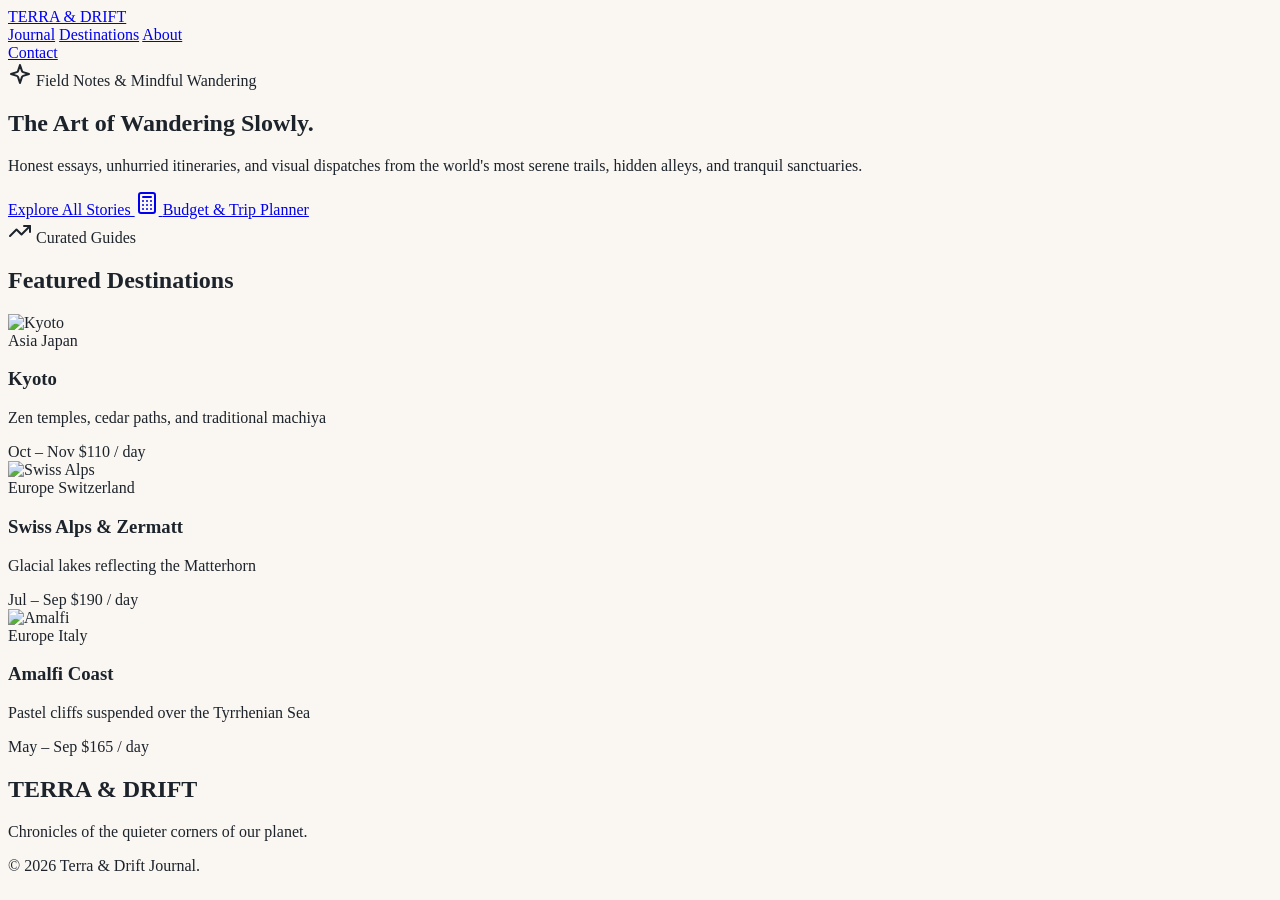
==== commit bf6e1a05: "Revamp Index.html for TERRA & DRIFT theme Updated the HTML structure and content for a travel blog, " ====
--- a/Index.html
+++ b/Index.html
@@ -1,82 +1,180 @@
 <!DOCTYPE html>
 <html lang="en">
 <head>
-    <meta charset="UTF-8">
-    <meta name="viewport" content="width=device-width, initial-scale=1.0">
-    <title>Wanderlust | Travel Blog</title>
-    <meta name="description" content="Discover the world through our travel guides, tips, and stories.">
-    <link rel="stylesheet" href="style.css">
+  <meta charset="UTF-8">
+  <meta name="viewport" content="width=device-width, initial-scale=1.0">
+  <title>TERRA & DRIFT | Minimalist Slow Travel</title>
+  <script src="https://cdn.tailwindcss.com"></script>
+  <script>
+    tailwind.config = {
+      theme: {
+        extend: {
+          colors: {
+            main: '#FAF7F2',
+            surface: '#FFFFFF',
+            primary: '#1C232B',
+            secondary: '#56616B',
+            terracotta: '#C26D49',
+            'terracotta-hover': '#A95634',
+            sage: '#5E7A68',
+            border: '#E8E2D7'
+          },
+          fontFamily: {
+            serif: ['Georgia', 'Cambria', 'Times New Roman', 'serif'],
+            sans: ['-apple-system', 'BlinkMacSystemFont', 'Segoe UI', 'Roboto', 'sans-serif']
+          }
+        }
+      }
+    }
+  </script>
+  <style>
+    body {
+      background-color: #FAF7F2;
+      color: #1C232B;
+      -webkit-font-smoothing: antialiased;
+    }
+    .img-zoom:hover img {
+      transform: scale(1.05);
+    }
+    .img-zoom img {
+      transition: transform 0.65s cubic-bezier(0.16, 1, 0.3, 1);
+    }
+  </style>
 </head>
-<body>
+<body class="min-h-screen flex flex-col font-sans">
 
-    <!-- Navigation -->
-    <header class="navbar">
-        <div class="logo">Wanderlust Blog</div>
-        <nav id="nav-links">
-            <a href="#">Home</a>
-            <a href="#">Destinations</a>
-            <a href="#">Travel Tips</a>
-            <a href="#">About</a>
-        </nav>
-        <button id="mobile-menu-btn" aria-label="Toggle Menu">☰</button>
-    </header>
+  <!-- Navigation -->
+  <nav class="w-full max-w-7xl mx-auto px-4 sm:px-6 lg:px-8 py-6 flex items-center justify-between">
+    <a href="#" class="font-serif text-xl tracking-wide font-semibold text-primary">TERRA & DRIFT</a>
+    <div class="hidden md:flex gap-8 text-sm font-medium text-secondary">
+      <a href="#" class="hover:text-terracotta transition-colors">Journal</a>
+      <a href="#" class="hover:text-terracotta transition-colors">Destinations</a>
+      <a href="#" class="hover:text-terracotta transition-colors">About</a>
+    </div>
+    <a href="#" class="px-5 py-2 rounded-full bg-surface border border-border text-xs font-semibold hover:border-terracotta hover:text-terracotta transition-all shadow-sm">
+      Contact
+    </a>
+  </nav>
 
+  <!-- Main Content -->
+  <main class="flex-1 space-y-16 sm:space-y-24 pb-20">
+    
     <!-- Hero Section -->
-    <section class="hero">
-        <div class="hero-content">
-            <h1>Explore the Unseen World</h1>
-            <p>Your ultimate guide to budget travel, hidden gems, and unforgettable adventures.</p>
+    <section class="pt-8 sm:pt-14 max-w-7xl mx-auto px-4 sm:px-6 lg:px-8">
+      <div class="text-center max-w-3xl mx-auto space-y-4 mb-14">
+        <div class="inline-flex items-center gap-2 px-3.5 py-1.5 rounded-full text-xs font-semibold uppercase tracking-[0.18em] bg-[#FAF0EB] text-terracotta border border-terracotta/20">
+          <svg class="w-3.5 h-3.5" xmlns="http://www.w3.org/2000/svg" width="24" height="24" viewBox="0 0 24 24" fill="none" stroke="currentColor" stroke-width="2" stroke-linecap="round" stroke-linejoin="round"><path d="m12 3-1.912 5.813a2 2 0 0 1-1.275 1.275L3 12l5.813 1.912a2 2 0 0 1 1.275 1.275L12 21l1.912-5.813a2 2 0 0 1 1.275-1.275L21 12l-5.813-1.912a2 2 0 0 1-1.275-1.275L12 3Z"/></svg>
+          <span>Field Notes & Mindful Wandering</span>
         </div>
+        <h1 class="font-serif text-4xl sm:text-5xl md:text-6xl font-normal tracking-tight text-primary leading-tight">
+          The Art of Wandering <span class="italic text-terracotta">Slowly</span>.
+        </h1>
+        <p class="text-base sm:text-lg text-secondary leading-relaxed max-w-2xl mx-auto">
+          Honest essays, unhurried itineraries, and visual dispatches from the world's most serene trails, hidden alleys, and tranquil sanctuaries.
+        </p>
+        <div class="flex flex-wrap items-center justify-center gap-3 pt-4">
+          <a href="#" class="px-6 py-3 rounded-full bg-primary text-white text-xs font-semibold tracking-wider hover:bg-terracotta transition-all shadow-sm">
+            Explore All Stories
+          </a>
+          <a href="#" class="px-6 py-3 rounded-full bg-surface text-primary border border-border text-xs font-semibold tracking-wider hover:border-terracotta hover:text-terracotta transition-all shadow-sm flex items-center gap-2">
+            <svg class="w-3.5 h-3.5 text-terracotta" xmlns="http://www.w3.org/2000/svg" width="24" height="24" viewBox="0 0 24 24" fill="none" stroke="currentColor" stroke-width="2" stroke-linecap="round" stroke-linejoin="round"><rect width="16" height="20" x="4" y="2" rx="2"/><line x1="8" x2="16" y1="6" y2="6"/><line x1="16" x2="16.01" y1="10" y2="10"/><line x1="12" x2="12.01" y1="10" y2="10"/><line x1="8" x2="8.01" y1="10" y2="10"/><line x1="16" x2="16.01" y1="14" y2="14"/><line x1="12" x2="12.01" y1="14" y2="14"/><line x1="8" x2="8.01" y1="14" y2="14"/><line x1="16" x2="16.01" y1="18" y2="18"/><line x1="12" x2="12.01" y1="18" y2="18"/><line x1="8" x2="8.01" y1="18" y2="18"/></svg>
+            <span>Budget & Trip Planner</span>
+          </a>
+        </div>
+      </div>
     </section>
 
-    <!-- Main Content Grid -->
-    <div class="container layout-grid">
+    <!-- Curated Guides Grid -->
+    <section class="max-w-7xl mx-auto px-4 sm:px-6 lg:px-8">
+      <div class="flex flex-col sm:flex-row sm:items-end justify-between gap-4 mb-8">
+        <div>
+          <div class="flex items-center gap-2 text-xs font-bold uppercase tracking-wider text-sage mb-1">
+            <svg class="w-3.5 h-3.5" xmlns="http://www.w3.org/2000/svg" width="24" height="24" viewBox="0 0 24 24" fill="none" stroke="currentColor" stroke-width="2" stroke-linecap="round" stroke-linejoin="round"><polyline points="22 7 13.5 15.5 8.5 10.5 2 17"/><polyline points="16 7 22 7 22 13"/></svg>
+            <span>Curated Guides</span>
+          </div>
+          <h2 class="font-serif text-2xl sm:text-3xl font-semibold text-primary">
+            Featured Destinations
+          </h2>
+        </div>
+      </div>
+
+      <div class="grid grid-cols-1 md:grid-cols-2 lg:grid-cols-3 gap-6">
         
-        <!-- Blog Posts Area -->
-        <main class="post-feed">
-            <h2>Latest Adventures</h2>
-            
-            <article class="post-card">
-                <div class="post-image" style="background-color: #ddd;"></div>
-                <div class="post-content">
-                    <span class="category">Asia</span>
-                    <h3><a href="#">10 Hidden Gems in Northern Pakistan</a></h3>
-                    <p>Discover breathtaking valleys, crystal clear lakes, and welcoming communities off the beaten path...</p>
-                    <a href="#" class="read-more">Read More →</a>
-                </div>
-            </article>
+        <!-- Card 1: Kyoto -->
+        <div class="group bg-surface rounded-2xl border border-border overflow-hidden flex flex-col hover:shadow-md transition-all">
+          <div class="relative h-56 overflow-hidden img-zoom">
+            <img src="https://images.pexels.com/photos/18848921/pexels-photo-18848921.jpeg?auto=compress&cs=tinysrgb&fit=crop&h=627&w=1200" alt="Kyoto" class="w-full h-full object-cover"/>
+            <div class="absolute top-3 left-3 flex gap-2">
+              <span class="px-2.5 py-1 rounded-full text-[11px] font-semibold bg-white/90 text-primary backdrop-blur-md">Asia</span>
+              <span class="px-2.5 py-1 rounded-full text-[11px] font-semibold bg-white/90 text-primary backdrop-blur-md flex items-center gap-1">
+                Japan
+              </span>
+            </div>
+          </div>
+          <div class="p-5 flex flex-col flex-1">
+            <h3 class="font-serif text-xl font-semibold text-primary group-hover:text-terracotta transition-colors">Kyoto</h3>
+            <p class="text-sm text-secondary mt-1 line-clamp-2">Zen temples, cedar paths, and traditional machiya</p>
+            <div class="mt-4 pt-4 border-t border-border flex items-center justify-between text-xs font-medium text-secondary">
+              <span>Oct – Nov</span>
+              <span class="text-sage font-bold">$110 / day</span>
+            </div>
+          </div>
+        </div>
 
-            <article class="post-card">
-                <div class="post-image" style="background-color: #ccc;"></div>
-                <div class="post-content">
-                    <span class="category">Travel Tips</span>
-                    <h3><a href="#">How to Pack Light for a 2-Week Trip</a></h3>
-                    <p>Master the art of minimalist packing with these essential tips that will save you baggage fees and backaches...</p>
-                    <a href="#" class="read-more">Read More →</a>
-                </div>
-            </article>
-        </main>
+        <!-- Card 2: Swiss Alps -->
+        <div class="group bg-surface rounded-2xl border border-border overflow-hidden flex flex-col hover:shadow-md transition-all">
+          <div class="relative h-56 overflow-hidden img-zoom">
+            <img src="https://images.pexels.com/photos/32496419/pexels-photo-32496419.jpeg?auto=compress&cs=tinysrgb&fit=crop&h=627&w=1200" alt="Swiss Alps" class="w-full h-full object-cover"/>
+            <div class="absolute top-3 left-3 flex gap-2">
+              <span class="px-2.5 py-1 rounded-full text-[11px] font-semibold bg-white/90 text-primary backdrop-blur-md">Europe</span>
+              <span class="px-2.5 py-1 rounded-full text-[11px] font-semibold bg-white/90 text-primary backdrop-blur-md flex items-center gap-1">
+                Switzerland
+              </span>
+            </div>
+          </div>
+          <div class="p-5 flex flex-col flex-1">
+            <h3 class="font-serif text-xl font-semibold text-primary group-hover:text-terracotta transition-colors">Swiss Alps & Zermatt</h3>
+            <p class="text-sm text-secondary mt-1 line-clamp-2">Glacial lakes reflecting the Matterhorn</p>
+            <div class="mt-4 pt-4 border-t border-border flex items-center justify-between text-xs font-medium text-secondary">
+              <span>Jul – Sep</span>
+              <span class="text-sage font-bold">$190 / day</span>
+            </div>
+          </div>
+        </div>
 
-        <!-- Sidebar (Good for About Me, Newsletter, or Ad Placements) -->
-        <aside class="sidebar">
-            <div class="widget">
-                <h3>About Me</h3>
-                <p>Hi! I'm a passionate traveler documenting my journeys. Follow along for itineraries and tips.</p>
+        <!-- Card 3: Amalfi Coast -->
+        <div class="group bg-surface rounded-2xl border border-border overflow-hidden flex flex-col hover:shadow-md transition-all">
+          <div class="relative h-56 overflow-hidden img-zoom">
+            <img src="https://images.pexels.com/photos/27025484/pexels-photo-27025484.jpeg?auto=compress&cs=tinysrgb&fit=crop&h=627&w=1200" alt="Amalfi" class="w-full h-full object-cover"/>
+            <div class="absolute top-3 left-3 flex gap-2">
+              <span class="px-2.5 py-1 rounded-full text-[11px] font-semibold bg-white/90 text-primary backdrop-blur-md">Europe</span>
+              <span class="px-2.5 py-1 rounded-full text-[11px] font-semibold bg-white/90 text-primary backdrop-blur-md flex items-center gap-1">
+                Italy
+              </span>
             </div>
-            
-            <div class="widget ad-space">
-                <h3>Sponsored</h3>
-                <!-- Placeholder for future AdSense or Affiliate banners -->
-                <div class="ad-placeholder">Ad Space (250x250)</div>
+          </div>
+          <div class="p-5 flex flex-col flex-1">
+            <h3 class="font-serif text-xl font-semibold text-primary group-hover:text-terracotta transition-colors">Amalfi Coast</h3>
+            <p class="text-sm text-secondary mt-1 line-clamp-2">Pastel cliffs suspended over the Tyrrhenian Sea</p>
+            <div class="mt-4 pt-4 border-t border-border flex items-center justify-between text-xs font-medium text-secondary">
+              <span>May – Sep</span>
+              <span class="text-sage font-bold">$165 / day</span>
             </div>
-        </aside>
+          </div>
+        </div>
+
+      </div>
+    </section>
+  </main>
+
+  <!-- Footer -->
+  <footer class="bg-surface border-t border-border py-10 mt-auto">
+    <div class="max-w-7xl mx-auto px-4 text-center space-y-4">
+      <h2 class="font-serif text-xl font-semibold text-primary">TERRA & DRIFT</h2>
+      <p class="text-xs text-secondary">Chronicles of the quieter corners of our planet.</p>
+      <div class="text-[10px] text-gray-400 uppercase tracking-widest pt-4">© 2026 Terra & Drift Journal.</div>
     </div>
+  </footer>
 
-    <!-- Footer -->
-    <footer>
-        <p>&copy; <span id="current-year"></span> Wanderlust Blog. All rights reserved.</p>
-    </footer>
-
-    <script src="script.js"></script>
 </body>
 </html>
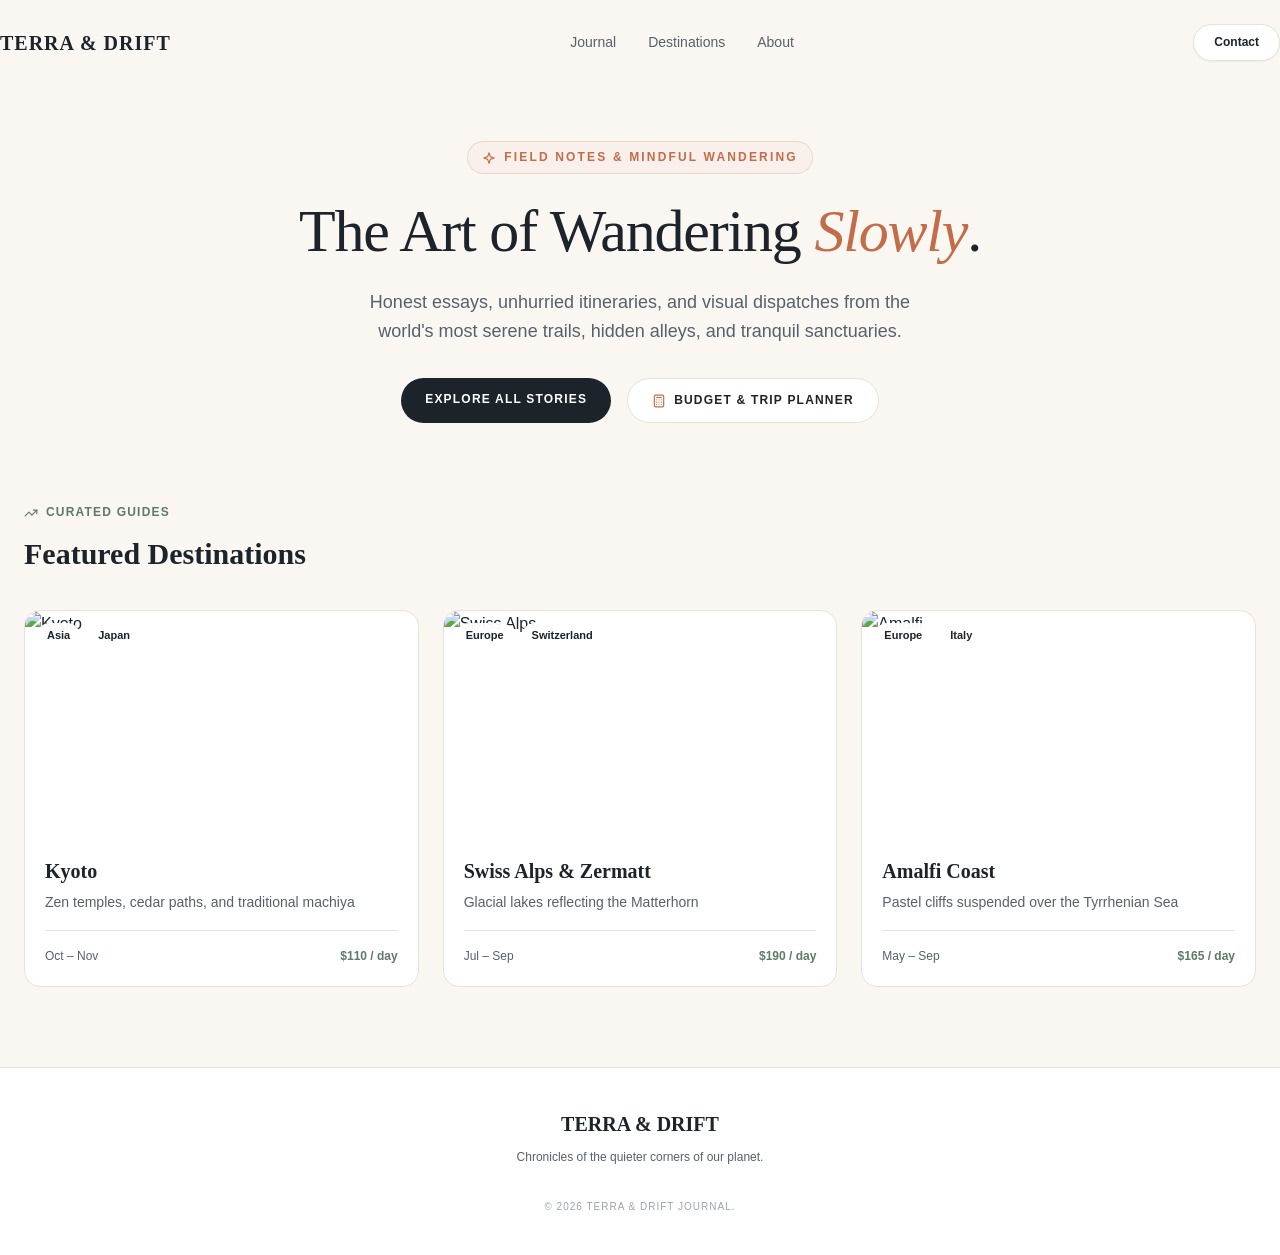
==== commit 0ff15504: "Refactor Index.html layout and styles Updated HTML structure and styling references for improved org" ====
--- a/Index.html
+++ b/Index.html
@@ -4,161 +4,110 @@
   <meta charset="UTF-8">
   <meta name="viewport" content="width=device-width, initial-scale=1.0">
   <title>TERRA & DRIFT | Minimalist Slow Travel</title>
-  <script src="https://cdn.tailwindcss.com"></script>
-  <script>
-    tailwind.config = {
-      theme: {
-        extend: {
-          colors: {
-            main: '#FAF7F2',
-            surface: '#FFFFFF',
-            primary: '#1C232B',
-            secondary: '#56616B',
-            terracotta: '#C26D49',
-            'terracotta-hover': '#A95634',
-            sage: '#5E7A68',
-            border: '#E8E2D7'
-          },
-          fontFamily: {
-            serif: ['Georgia', 'Cambria', 'Times New Roman', 'serif'],
-            sans: ['-apple-system', 'BlinkMacSystemFont', 'Segoe UI', 'Roboto', 'sans-serif']
-          }
-        }
-      }
-    }
-  </script>
-  <style>
-    body {
-      background-color: #FAF7F2;
-      color: #1C232B;
-      -webkit-font-smoothing: antialiased;
-    }
-    .img-zoom:hover img {
-      transform: scale(1.05);
-    }
-    .img-zoom img {
-      transition: transform 0.65s cubic-bezier(0.16, 1, 0.3, 1);
-    }
-  </style>
+  <!-- Links to the CSS file you created above -->
+  <link rel="stylesheet" href="style.css">
 </head>
-<body class="min-h-screen flex flex-col font-sans">
+<body>
 
   <!-- Navigation -->
-  <nav class="w-full max-w-7xl mx-auto px-4 sm:px-6 lg:px-8 py-6 flex items-center justify-between">
-    <a href="#" class="font-serif text-xl tracking-wide font-semibold text-primary">TERRA & DRIFT</a>
-    <div class="hidden md:flex gap-8 text-sm font-medium text-secondary">
-      <a href="#" class="hover:text-terracotta transition-colors">Journal</a>
-      <a href="#" class="hover:text-terracotta transition-colors">Destinations</a>
-      <a href="#" class="hover:text-terracotta transition-colors">About</a>
+  <nav class="container navbar">
+    <a href="#" class="logo">TERRA & DRIFT</a>
+    <div class="nav-links">
+      <a href="#">Journal</a>
+      <a href="#">Destinations</a>
+      <a href="#">About</a>
     </div>
-    <a href="#" class="px-5 py-2 rounded-full bg-surface border border-border text-xs font-semibold hover:border-terracotta hover:text-terracotta transition-all shadow-sm">
-      Contact
-    </a>
+    <a href="#" class="btn-contact">Contact</a>
   </nav>
 
   <!-- Main Content -->
-  <main class="flex-1 space-y-16 sm:space-y-24 pb-20">
-    
+  <main>
     <!-- Hero Section -->
-    <section class="pt-8 sm:pt-14 max-w-7xl mx-auto px-4 sm:px-6 lg:px-8">
-      <div class="text-center max-w-3xl mx-auto space-y-4 mb-14">
-        <div class="inline-flex items-center gap-2 px-3.5 py-1.5 rounded-full text-xs font-semibold uppercase tracking-[0.18em] bg-[#FAF0EB] text-terracotta border border-terracotta/20">
-          <svg class="w-3.5 h-3.5" xmlns="http://www.w3.org/2000/svg" width="24" height="24" viewBox="0 0 24 24" fill="none" stroke="currentColor" stroke-width="2" stroke-linecap="round" stroke-linejoin="round"><path d="m12 3-1.912 5.813a2 2 0 0 1-1.275 1.275L3 12l5.813 1.912a2 2 0 0 1 1.275 1.275L12 21l1.912-5.813a2 2 0 0 1 1.275-1.275L21 12l-5.813-1.912a2 2 0 0 1-1.275-1.275L12 3Z"/></svg>
-          <span>Field Notes & Mindful Wandering</span>
-        </div>
-        <h1 class="font-serif text-4xl sm:text-5xl md:text-6xl font-normal tracking-tight text-primary leading-tight">
-          The Art of Wandering <span class="italic text-terracotta">Slowly</span>.
-        </h1>
-        <p class="text-base sm:text-lg text-secondary leading-relaxed max-w-2xl mx-auto">
-          Honest essays, unhurried itineraries, and visual dispatches from the world's most serene trails, hidden alleys, and tranquil sanctuaries.
-        </p>
-        <div class="flex flex-wrap items-center justify-center gap-3 pt-4">
-          <a href="#" class="px-6 py-3 rounded-full bg-primary text-white text-xs font-semibold tracking-wider hover:bg-terracotta transition-all shadow-sm">
-            Explore All Stories
-          </a>
-          <a href="#" class="px-6 py-3 rounded-full bg-surface text-primary border border-border text-xs font-semibold tracking-wider hover:border-terracotta hover:text-terracotta transition-all shadow-sm flex items-center gap-2">
-            <svg class="w-3.5 h-3.5 text-terracotta" xmlns="http://www.w3.org/2000/svg" width="24" height="24" viewBox="0 0 24 24" fill="none" stroke="currentColor" stroke-width="2" stroke-linecap="round" stroke-linejoin="round"><rect width="16" height="20" x="4" y="2" rx="2"/><line x1="8" x2="16" y1="6" y2="6"/><line x1="16" x2="16.01" y1="10" y2="10"/><line x1="12" x2="12.01" y1="10" y2="10"/><line x1="8" x2="8.01" y1="10" y2="10"/><line x1="16" x2="16.01" y1="14" y2="14"/><line x1="12" x2="12.01" y1="14" y2="14"/><line x1="8" x2="8.01" y1="14" y2="14"/><line x1="16" x2="16.01" y1="18" y2="18"/><line x1="12" x2="12.01" y1="18" y2="18"/><line x1="8" x2="8.01" y1="18" y2="18"/></svg>
-            <span>Budget & Trip Planner</span>
-          </a>
-        </div>
+    <section class="container hero">
+      <div class="hero-badge">
+        <svg width="14" height="14" xmlns="http://www.w3.org/2000/svg" viewBox="0 0 24 24" fill="none" stroke="currentColor" stroke-width="2" stroke-linecap="round" stroke-linejoin="round"><path d="m12 3-1.912 5.813a2 2 0 0 1-1.275 1.275L3 12l5.813 1.912a2 2 0 0 1 1.275 1.275L12 21l1.912-5.813a2 2 0 0 1 1.275-1.275L21 12l-5.813-1.912a2 2 0 0 1-1.275-1.275L12 3Z"/></svg>
+        <span>Field Notes & Mindful Wandering</span>
+      </div>
+      <h1 class="hero-title">
+        The Art of Wandering <span>Slowly</span>.
+      </h1>
+      <p class="hero-desc">
+        Honest essays, unhurried itineraries, and visual dispatches from the world's most serene trails, hidden alleys, and tranquil sanctuaries.
+      </p>
+      <div class="hero-actions">
+        <a href="#" class="btn-primary">Explore All Stories</a>
+        <a href="#" class="btn-secondary">
+          <svg width="14" height="14" style="color: #C26D49" xmlns="http://www.w3.org/2000/svg" viewBox="0 0 24 24" fill="none" stroke="currentColor" stroke-width="2" stroke-linecap="round" stroke-linejoin="round"><rect width="16" height="20" x="4" y="2" rx="2"/><line x1="8" x2="16" y1="6" y2="6"/><line x1="16" x2="16.01" y1="10" y2="10"/><line x1="12" x2="12.01" y1="10" y2="10"/><line x1="8" x2="8.01" y1="10" y2="10"/><line x1="16" x2="16.01" y1="14" y2="14"/><line x1="12" x2="12.01" y1="14" y2="14"/><line x1="8" x2="8.01" y1="14" y2="14"/><line x1="16" x2="16.01" y1="18" y2="18"/><line x1="12" x2="12.01" y1="18" y2="18"/><line x1="8" x2="8.01" y1="18" y2="18"/></svg>
+          Budget & Trip Planner
+        </a>
       </div>
     </section>
 
     <!-- Curated Guides Grid -->
-    <section class="max-w-7xl mx-auto px-4 sm:px-6 lg:px-8">
-      <div class="flex flex-col sm:flex-row sm:items-end justify-between gap-4 mb-8">
-        <div>
-          <div class="flex items-center gap-2 text-xs font-bold uppercase tracking-wider text-sage mb-1">
-            <svg class="w-3.5 h-3.5" xmlns="http://www.w3.org/2000/svg" width="24" height="24" viewBox="0 0 24 24" fill="none" stroke="currentColor" stroke-width="2" stroke-linecap="round" stroke-linejoin="round"><polyline points="22 7 13.5 15.5 8.5 10.5 2 17"/><polyline points="16 7 22 7 22 13"/></svg>
-            <span>Curated Guides</span>
-          </div>
-          <h2 class="font-serif text-2xl sm:text-3xl font-semibold text-primary">
-            Featured Destinations
-          </h2>
+    <section class="container">
+      <div class="section-header">
+        <div class="section-label">
+          <svg width="14" height="14" xmlns="http://www.w3.org/2000/svg" viewBox="0 0 24 24" fill="none" stroke="currentColor" stroke-width="2" stroke-linecap="round" stroke-linejoin="round"><polyline points="22 7 13.5 15.5 8.5 10.5 2 17"/><polyline points="16 7 22 7 22 13"/></svg>
+          Curated Guides
         </div>
+        <h2 class="section-title">Featured Destinations</h2>
       </div>
 
-      <div class="grid grid-cols-1 md:grid-cols-2 lg:grid-cols-3 gap-6">
+      <div class="grid">
         
         <!-- Card 1: Kyoto -->
-        <div class="group bg-surface rounded-2xl border border-border overflow-hidden flex flex-col hover:shadow-md transition-all">
-          <div class="relative h-56 overflow-hidden img-zoom">
-            <img src="https://images.pexels.com/photos/18848921/pexels-photo-18848921.jpeg?auto=compress&cs=tinysrgb&fit=crop&h=627&w=1200" alt="Kyoto" class="w-full h-full object-cover"/>
-            <div class="absolute top-3 left-3 flex gap-2">
-              <span class="px-2.5 py-1 rounded-full text-[11px] font-semibold bg-white/90 text-primary backdrop-blur-md">Asia</span>
-              <span class="px-2.5 py-1 rounded-full text-[11px] font-semibold bg-white/90 text-primary backdrop-blur-md flex items-center gap-1">
-                Japan
-              </span>
+        <div class="card">
+          <div class="card-img-wrapper">
+            <img src="https://images.pexels.com/photos/18848921/pexels-photo-18848921.jpeg?auto=compress&cs=tinysrgb&fit=crop&h=627&w=1200" alt="Kyoto" class="card-img"/>
+            <div class="card-tags">
+              <span class="tag">Asia</span>
+              <span class="tag">Japan</span>
             </div>
           </div>
-          <div class="p-5 flex flex-col flex-1">
-            <h3 class="font-serif text-xl font-semibold text-primary group-hover:text-terracotta transition-colors">Kyoto</h3>
-            <p class="text-sm text-secondary mt-1 line-clamp-2">Zen temples, cedar paths, and traditional machiya</p>
-            <div class="mt-4 pt-4 border-t border-border flex items-center justify-between text-xs font-medium text-secondary">
+          <div class="card-content">
+            <h3 class="card-title">Kyoto</h3>
+            <p class="card-desc">Zen temples, cedar paths, and traditional machiya</p>
+            <div class="card-footer">
               <span>Oct – Nov</span>
-              <span class="text-sage font-bold">$110 / day</span>
+              <span class="card-price">$110 / day</span>
             </div>
           </div>
         </div>
 
         <!-- Card 2: Swiss Alps -->
-        <div class="group bg-surface rounded-2xl border border-border overflow-hidden flex flex-col hover:shadow-md transition-all">
-          <div class="relative h-56 overflow-hidden img-zoom">
-            <img src="https://images.pexels.com/photos/32496419/pexels-photo-32496419.jpeg?auto=compress&cs=tinysrgb&fit=crop&h=627&w=1200" alt="Swiss Alps" class="w-full h-full object-cover"/>
-            <div class="absolute top-3 left-3 flex gap-2">
-              <span class="px-2.5 py-1 rounded-full text-[11px] font-semibold bg-white/90 text-primary backdrop-blur-md">Europe</span>
-              <span class="px-2.5 py-1 rounded-full text-[11px] font-semibold bg-white/90 text-primary backdrop-blur-md flex items-center gap-1">
-                Switzerland
-              </span>
+        <div class="card">
+          <div class="card-img-wrapper">
+            <img src="https://images.pexels.com/photos/32496419/pexels-photo-32496419.jpeg?auto=compress&cs=tinysrgb&fit=crop&h=627&w=1200" alt="Swiss Alps" class="card-img"/>
+            <div class="card-tags">
+              <span class="tag">Europe</span>
+              <span class="tag">Switzerland</span>
             </div>
           </div>
-          <div class="p-5 flex flex-col flex-1">
-            <h3 class="font-serif text-xl font-semibold text-primary group-hover:text-terracotta transition-colors">Swiss Alps & Zermatt</h3>
-            <p class="text-sm text-secondary mt-1 line-clamp-2">Glacial lakes reflecting the Matterhorn</p>
-            <div class="mt-4 pt-4 border-t border-border flex items-center justify-between text-xs font-medium text-secondary">
+          <div class="card-content">
+            <h3 class="card-title">Swiss Alps & Zermatt</h3>
+            <p class="card-desc">Glacial lakes reflecting the Matterhorn</p>
+            <div class="card-footer">
               <span>Jul – Sep</span>
-              <span class="text-sage font-bold">$190 / day</span>
+              <span class="card-price">$190 / day</span>
             </div>
           </div>
         </div>
 
         <!-- Card 3: Amalfi Coast -->
-        <div class="group bg-surface rounded-2xl border border-border overflow-hidden flex flex-col hover:shadow-md transition-all">
-          <div class="relative h-56 overflow-hidden img-zoom">
-            <img src="https://images.pexels.com/photos/27025484/pexels-photo-27025484.jpeg?auto=compress&cs=tinysrgb&fit=crop&h=627&w=1200" alt="Amalfi" class="w-full h-full object-cover"/>
-            <div class="absolute top-3 left-3 flex gap-2">
-              <span class="px-2.5 py-1 rounded-full text-[11px] font-semibold bg-white/90 text-primary backdrop-blur-md">Europe</span>
-              <span class="px-2.5 py-1 rounded-full text-[11px] font-semibold bg-white/90 text-primary backdrop-blur-md flex items-center gap-1">
-                Italy
-              </span>
+        <div class="card">
+          <div class="card-img-wrapper">
+            <img src="https://images.pexels.com/photos/27025484/pexels-photo-27025484.jpeg?auto=compress&cs=tinysrgb&fit=crop&h=627&w=1200" alt="Amalfi" class="card-img"/>
+            <div class="card-tags">
+              <span class="tag">Europe</span>
+              <span class="tag">Italy</span>
             </div>
           </div>
-          <div class="p-5 flex flex-col flex-1">
-            <h3 class="font-serif text-xl font-semibold text-primary group-hover:text-terracotta transition-colors">Amalfi Coast</h3>
-            <p class="text-sm text-secondary mt-1 line-clamp-2">Pastel cliffs suspended over the Tyrrhenian Sea</p>
-            <div class="mt-4 pt-4 border-t border-border flex items-center justify-between text-xs font-medium text-secondary">
+          <div class="card-content">
+            <h3 class="card-title">Amalfi Coast</h3>
+            <p class="card-desc">Pastel cliffs suspended over the Tyrrhenian Sea</p>
+            <div class="card-footer">
               <span>May – Sep</span>
-              <span class="text-sage font-bold">$165 / day</span>
+              <span class="card-price">$165 / day</span>
             </div>
           </div>
         </div>
@@ -168,12 +117,10 @@
   </main>
 
   <!-- Footer -->
-  <footer class="bg-surface border-t border-border py-10 mt-auto">
-    <div class="max-w-7xl mx-auto px-4 text-center space-y-4">
-      <h2 class="font-serif text-xl font-semibold text-primary">TERRA & DRIFT</h2>
-      <p class="text-xs text-secondary">Chronicles of the quieter corners of our planet.</p>
-      <div class="text-[10px] text-gray-400 uppercase tracking-widest pt-4">© 2026 Terra & Drift Journal.</div>
-    </div>
+  <footer>
+    <h2 class="footer-title">TERRA & DRIFT</h2>
+    <p class="footer-desc">Chronicles of the quieter corners of our planet.</p>
+    <div class="footer-copy">© 2026 Terra & Drift Journal.</div>
   </footer>
 
 </body>
--- a/style.css
+++ b/style.css
@@ -0,0 +1,352 @@
+/* --- CSS Variables (Color Palette) --- */
+:root {
+  --bg-main: #FAF7F2;
+  --bg-surface: #FFFFFF;
+  --text-primary: #1C232B;
+  --text-secondary: #56616B;
+  --terracotta: #C26D49;
+  --terracotta-hover: #A95634;
+  --sage: #5E7A68;
+  --border-color: #E8E2D7;
+  --font-serif: 'Georgia', 'Cambria', 'Times New Roman', serif;
+  --font-sans: -apple-system, BlinkMacSystemFont, 'Segoe UI', Roboto, sans-serif;
+}
+
+/* --- Base Reset & Body --- */
+* {
+  box-sizing: border-box;
+  margin: 0;
+  padding: 0;
+}
+
+body {
+  font-family: var(--font-sans);
+  background-color: var(--bg-main);
+  color: var(--text-primary);
+  line-height: 1.6;
+  -webkit-font-smoothing: antialiased;
+  display: flex;
+  flex-direction: column;
+  min-height: 100vh;
+}
+
+.container {
+  width: 100%;
+  max-width: 1280px;
+  margin: 0 auto;
+  padding: 0 24px;
+}
+
+/* --- Navigation --- */
+.navbar {
+  display: flex;
+  justify-content: space-between;
+  align-items: center;
+  padding: 24px 0;
+}
+
+.logo {
+  font-family: var(--font-serif);
+  font-size: 1.25rem;
+  font-weight: 600;
+  letter-spacing: 0.05em;
+  color: var(--text-primary);
+  text-decoration: none;
+}
+
+.nav-links {
+  display: flex;
+  gap: 32px;
+}
+
+.nav-links a {
+  text-decoration: none;
+  color: var(--text-secondary);
+  font-size: 0.875rem;
+  font-weight: 500;
+  transition: color 0.2s ease;
+}
+
+.nav-links a:hover {
+  color: var(--terracotta);
+}
+
+.btn-contact {
+  padding: 8px 20px;
+  background-color: var(--bg-surface);
+  border: 1px solid var(--border-color);
+  border-radius: 9999px;
+  font-size: 0.75rem;
+  font-weight: 600;
+  color: var(--text-primary);
+  text-decoration: none;
+  box-shadow: 0 1px 2px rgba(0,0,0,0.05);
+  transition: all 0.2s ease;
+}
+
+.btn-contact:hover {
+  border-color: var(--terracotta);
+  color: var(--terracotta);
+}
+
+/* --- Hero Section --- */
+.hero {
+  text-align: center;
+  max-width: 768px;
+  margin: 0 auto;
+  padding: 56px 0 80px;
+}
+
+.hero-badge {
+  display: inline-flex;
+  align-items: center;
+  gap: 8px;
+  padding: 6px 14px;
+  background-color: #FAF0EB;
+  color: var(--terracotta);
+  border: 1px solid rgba(194, 109, 73, 0.2);
+  border-radius: 9999px;
+  font-size: 0.75rem;
+  font-weight: 600;
+  text-transform: uppercase;
+  letter-spacing: 0.18em;
+  margin-bottom: 24px;
+}
+
+.hero-title {
+  font-family: var(--font-serif);
+  font-size: 3.75rem;
+  font-weight: 400;
+  line-height: 1.1;
+  color: var(--text-primary);
+  margin-bottom: 24px;
+  letter-spacing: -0.02em;
+}
+
+.hero-title span {
+  font-style: italic;
+  color: var(--terracotta);
+}
+
+.hero-desc {
+  font-size: 1.125rem;
+  color: var(--text-secondary);
+  margin-bottom: 32px;
+  max-width: 600px;
+  margin-left: auto;
+  margin-right: auto;
+}
+
+.hero-actions {
+  display: flex;
+  justify-content: center;
+  gap: 16px;
+  flex-wrap: wrap;
+}
+
+.btn-primary {
+  padding: 12px 24px;
+  background-color: var(--text-primary);
+  color: white;
+  border-radius: 9999px;
+  font-size: 0.75rem;
+  font-weight: 600;
+  text-transform: uppercase;
+  letter-spacing: 0.1em;
+  text-decoration: none;
+  transition: background-color 0.2s ease;
+}
+
+.btn-primary:hover {
+  background-color: var(--terracotta);
+}
+
+.btn-secondary {
+  display: inline-flex;
+  align-items: center;
+  gap: 8px;
+  padding: 12px 24px;
+  background-color: var(--bg-surface);
+  color: var(--text-primary);
+  border: 1px solid var(--border-color);
+  border-radius: 9999px;
+  font-size: 0.75rem;
+  font-weight: 600;
+  text-transform: uppercase;
+  letter-spacing: 0.1em;
+  text-decoration: none;
+  transition: all 0.2s ease;
+}
+
+.btn-secondary:hover {
+  border-color: var(--terracotta);
+  color: var(--terracotta);
+}
+
+/* --- Guides Section & Grid --- */
+.section-header {
+  margin-bottom: 32px;
+}
+
+.section-label {
+  display: flex;
+  align-items: center;
+  gap: 8px;
+  color: var(--sage);
+  font-size: 0.75rem;
+  font-weight: 700;
+  text-transform: uppercase;
+  letter-spacing: 0.1em;
+  margin-bottom: 8px;
+}
+
+.section-title {
+  font-family: var(--font-serif);
+  font-size: 1.875rem;
+  font-weight: 600;
+  color: var(--text-primary);
+}
+
+.grid {
+  display: grid;
+  grid-template-columns: repeat(3, 1fr);
+  gap: 24px;
+  padding-bottom: 80px;
+}
+
+/* --- Destination Cards --- */
+.card {
+  background-color: var(--bg-surface);
+  border: 1px solid var(--border-color);
+  border-radius: 16px;
+  overflow: hidden;
+  display: flex;
+  flex-direction: column;
+  transition: transform 0.3s ease, box-shadow 0.3s ease;
+}
+
+.card:hover {
+  transform: translateY(-4px);
+  box-shadow: 0 10px 15px -3px rgba(0,0,0,0.05);
+}
+
+.card-img-wrapper {
+  position: relative;
+  height: 224px;
+  overflow: hidden;
+}
+
+.card-img {
+  width: 100%;
+  height: 100%;
+  object-fit: cover;
+  transition: transform 0.65s cubic-bezier(0.16, 1, 0.3, 1);
+}
+
+.card:hover .card-img {
+  transform: scale(1.05);
+}
+
+.card-tags {
+  position: absolute;
+  top: 12px;
+  left: 12px;
+  display: flex;
+  gap: 8px;
+}
+
+.tag {
+  padding: 4px 10px;
+  background-color: rgba(255, 255, 255, 0.9);
+  backdrop-filter: blur(8px);
+  border-radius: 9999px;
+  font-size: 0.6875rem;
+  font-weight: 600;
+  color: var(--text-primary);
+}
+
+.card-content {
+  padding: 20px;
+  display: flex;
+  flex-direction: column;
+  flex: 1;
+}
+
+.card-title {
+  font-family: var(--font-serif);
+  font-size: 1.25rem;
+  font-weight: 600;
+  color: var(--text-primary);
+  margin-bottom: 4px;
+  transition: color 0.2s ease;
+}
+
+.card:hover .card-title {
+  color: var(--terracotta);
+}
+
+.card-desc {
+  font-size: 0.875rem;
+  color: var(--text-secondary);
+  flex: 1;
+}
+
+.card-footer {
+  margin-top: 16px;
+  padding-top: 16px;
+  border-top: 1px solid var(--border-color);
+  display: flex;
+  justify-content: space-between;
+  align-items: center;
+  font-size: 0.75rem;
+  font-weight: 500;
+  color: var(--text-secondary);
+}
+
+.card-price {
+  color: var(--sage);
+  font-weight: 700;
+}
+
+/* --- Footer --- */
+footer {
+  background-color: var(--bg-surface);
+  border-top: 1px solid var(--border-color);
+  padding: 40px 24px;
+  text-align: center;
+  margin-top: auto;
+}
+
+.footer-title {
+  font-family: var(--font-serif);
+  font-size: 1.25rem;
+  font-weight: 600;
+  color: var(--text-primary);
+  margin-bottom: 8px;
+}
+
+.footer-desc {
+  font-size: 0.75rem;
+  color: var(--text-secondary);
+  margin-bottom: 16px;
+}
+
+.footer-copy {
+  font-size: 0.625rem;
+  color: #9CA3AF;
+  text-transform: uppercase;
+  letter-spacing: 0.1em;
+  padding-top: 16px;
+}
+
+/* --- Responsive Design --- */
+@media (max-width: 992px) {
+  .grid { grid-template-columns: repeat(2, 1fr); }
+}
+
+@media (max-width: 768px) {
+  .nav-links { display: none; }
+  .hero-title { font-size: 2.5rem; }
+  .grid { grid-template-columns: 1fr; }
+  .hero-actions { flex-direction: column; }
+}
